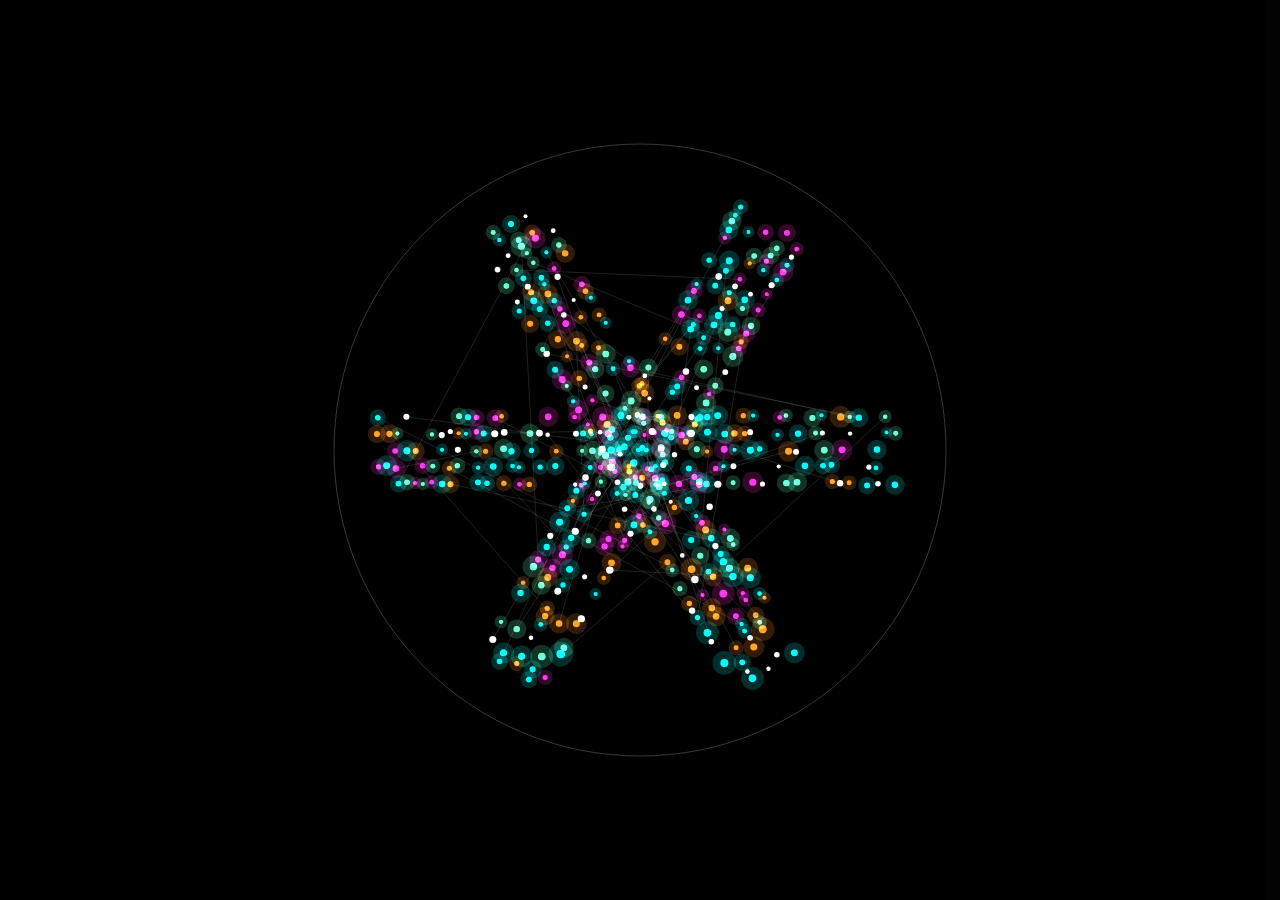
==== index.html @ 5ceab16b "Add files via upload" ====
<!DOCTYPE html>

<html lang="en"><head><meta http-equiv="Content-Type" content="text/html; charset=UTF-8">
  
  <meta name="viewport" content="width=device-width, initial-scale=1">
  <meta name="theme-color" content="#070708">
  <meta name="description" content="Choose a cell, combine fragments from six emotion graphics, and observe how the composition changes the signal.">
  <title>KIRARA : LAB — Emotion Fragment Experiment</title>
  <link rel="stylesheet" href="./lab.css?v=particle1">
  <link rel="stylesheet" href="./layout-v1.css">
  <script src="./signal.js" defer=""></script>
  <script src="./interpretation.js" defer=""></script>
  <script src="./motifs.js?v=buttonfix1" defer=""></script>
  <script src="./audio.js" defer=""></script>
  <link rel="stylesheet" href="./kirara-intro.css">
  <script src="./lab.js?v=orbit2" defer=""></script>
  <script src="./emotion-particles.js?v=orbit2" defer></script>
  <script src="./kirara-intro.js" defer=""></script>
</head>
<body>
<div id="kr-intro" role="dialog" aria-modal="true" aria-label="KIRARA : LAB — loading the emotion experiment">
  <canvas aria-hidden="true"></canvas>
</div>
  <header class="masthead">
    <div><a class="brand" href="./index.html">KIRARA <i>:</i> LAB</a><h1>EMOTION ELEMENT EXPERIMENT</h1></div>
    <div class="mast-tools">
      <p>// EMOTION FRAGMENTS / VISUAL EXPERIMENT</p>
      <div class="locale" role="group" aria-label="Language / 언어">
        <button type="button" data-lang="en" aria-pressed="true" lang="en">EN</button>
        <button type="button" data-lang="ko" aria-pressed="false" lang="ko">한국어</button>
      </div>
    </div>
  </header>
  <main class="lab">
    <aside class="console" aria-labelledby="console-heading">
      <div class="console-panel">
        <h2 id="console-heading" data-ko="&gt; 감정 콘솔">&gt; EMOTION CONSOLE</h2>
        <p class="instructions" data-ko="네모칸을 고른 뒤 아래 감정을 눌러 조각을 겹쳐 보세요.">Select a cell. Click an emotion to add its fragment. Repeat to mix.</p>
        <dl class="telemetry">
          <div><dt>fps</dt><dd id="console-fps">39</dd></div>
          <div><dt data-ko="조각">fragments</dt><dd id="console-fragments">00</dd></div>
        </dl>
        <div class="target"><span data-ko="선택한 칸">ACTIVE CELL</span><strong id="target">A</strong></div>
        <div class="console-tools">
          <button id="undo" aria-keyshortcuts="Z" type="button" disabled=""><kbd aria-hidden="true">Z</kbd><span data-ko="마지막 조각 취소">UNDO FRAGMENT</span></button>
          <button id="clear" aria-keyshortcuts="C" type="button" disabled=""><kbd aria-hidden="true">C</kbd><span data-ko="선택한 칸 비우기">CLEAR ACTIVE CELL</span></button>
        </div>
        <div class="signal-controls">
          <span class="signal-label" data-ko="[ 신호 ]">[ SIGNAL ]</span>
          <button id="signal-toggle" type="button" aria-pressed="true" aria-keyshortcuts="G" aria-describedby="signal-help">GLITCH ON</button>
        </div>
        <output id="signal-delta" aria-hidden="true">Δ 0.00</output>
        <p class="effect-help" id="signal-help" data-ko="가리키거나 탭하면 색이 나타나요. Δ는 글리치 강도예요.">HOVER / TAP FOR COLOR. Δ SHOWS GLITCH INTENSITY.</p>
      </div>
      <div class="console-panel">
        <div class="dataset-metadata"><span data-ko="소스 그래픽">SOURCE GRAPHICS</span><output>06</output></div>
        <div id="emotions" class="emotions" aria-label="Emotion fragments"></div>
      </div>
      <div class="console-panel console-log">
        <p id="console-state" class="console-state" role="status">SOURCE FRAGMENTS / READY</p>
      </div>
    </aside>

    <section class="stage" id="stage" aria-label="Emotion fragment mixing field">
      <canvas id="float-field" aria-hidden="true" width="727" height="1050"></canvas>
      <div class="field-chrome" aria-hidden="true">
        <span class="cross c1">+</span><span class="cross c2">+</span><span class="cross c3">+</span><span class="cross c4">+</span>
        <span class="swatch pink"></span><span class="swatch cyan"></span>
      </div>
      <button class="cell corners a" type="button" data-slot="A" aria-pressed="true" aria-label="Cell A, fragments: 0"><canvas aria-hidden="true" width="168" height="490"></canvas><span class="cell-label"><b>A</b><output></output></span></button>
      <button class="cell corners b" type="button" data-slot="B" aria-pressed="false" aria-label="Cell B, fragments: 0"><canvas aria-hidden="true" width="280" height="301"></canvas><span class="cell-label"><b>B</b><output></output></span></button>
      <button class="cell c" type="button" data-slot="C" aria-pressed="false" aria-label="Cell C, fragments: 0"><canvas aria-hidden="true" width="208" height="301"></canvas><span class="cell-label"><b>C</b><output></output></span></button>
      <button class="cell d" type="button" data-slot="D" aria-pressed="false" aria-label="Cell D, fragments: 0"><canvas aria-hidden="true" width="168" height="259"></canvas><span class="cell-label"><b>D</b><output></output></span></button>
      <button class="cell e" type="button" data-slot="E" aria-pressed="false" aria-label="Cell E, fragments: 0"><canvas aria-hidden="true" width="142" height="462"></canvas><canvas id="e-scan-overlay" aria-hidden="true" width="182" height="462"></canvas><span class="cell-label"><b>E</b><output></output></span></button>
      <button class="cell f" type="button" data-slot="F" aria-pressed="false" aria-label="Cell F, fragments: 0"><canvas aria-hidden="true" width="197" height="490"></canvas><span class="cell-label"><b>F</b><output></output></span></button>
      <div class="stage-key">
        <p class="cell-note note-c" data-cell-note="C" data-active="false"><strong>CELL C / EMPTY</strong><small>Select to start a mix.</small></p>
        <p class="cell-note note-a" data-cell-note="A" data-active="true"><strong>CELL A / ACTIVE</strong><small>Choose an emotion to start.</small></p>
        <p class="cell-note note-b" data-cell-note="B" data-active="false"><strong>CELL B / EMPTY</strong><small>Select to start a mix.</small></p>
      </div>
    </section>

    <aside class="readouts" aria-label="Composition signal">
      <section class="brain" aria-labelledby="brain-heading" data-tone="idle" style="--signal-color: #81908a;">
        <div class="brain-main">
          <h2 id="brain-heading">BRAIN RESPONSE</h2>
          <p class="simulated" data-ko="시뮬레이션 · 작품 신호">SIMULATED / ART SIGNAL</p>
          <p id="signal-tone" class="signal-tone">SIGNAL / IDLE</p>
        </div>
        <figure class="mri"><img src="./brain-sagittal.jpg" alt="Sagittal brain MRI" width="240" height="271"></figure>
        <dl class="channels">
          <div><dt id="label-pfc">PFC</dt><dd><output id="value-pfc">0.00</output><meter id="meter-pfc" aria-labelledby="label-pfc" min="0" max="1" value="0"></meter></dd></div>
          <div><dt id="label-amy">AMY</dt><dd><output id="value-amy">0.00</output><meter id="meter-amy" aria-labelledby="label-amy" min="0" max="1" value="0"></meter></dd></div>
          <div><dt id="label-acc">ACC</dt><dd><output id="value-acc">0.00</output><meter id="meter-acc" aria-labelledby="label-acc" min="0" max="1" value="0"></meter></dd></div>
          <div><dt id="label-ins">INS</dt><dd><output id="value-ins">0.00</output><meter id="meter-ins" aria-labelledby="label-ins" min="0" max="1" value="0"></meter></dd></div>
        </dl>
        <figure class="scope">
          <div class="scope-scale" aria-hidden="true"><span>0.0</span><span>0.5</span><span>1.0</span></div>
          <canvas id="scope" width="232" height="165" aria-hidden="true"></canvas>
          <figcaption id="scope-caption" data-ko="선택한 칸의 파형">ACTIVE CELL SIGNAL</figcaption>
        </figure>
        <details class="signal-info">
          <summary data-ko="수치는 무엇을 뜻하나요?">WHAT DO THE VALUES MEAN?</summary>
          <p data-ko="뇌 영역 이름을 빌린 작품 전용 시뮬레이션이에요. PFC는 시각적 균형, AMY는 조각의 밝기, ACC는 서로 다른 감정 조각의 겹침, INS는 맥동을 나타내요.">This is an art simulation named after brain regions. PFC tracks visual balance, AMY brightness, ACC overlap between different fragments, and INS pulse.</p>
          <p data-ko="차가운 시안과 민트는 열린 방향, 자홍과 주황은 긴장과 강한 움직임을 나타내는 작품의 색 표현이에요.">Cyan and mint suggest openness. Magenta and orange suggest tension and intensity in the artwork.</p>
        </details>
      </section>
      <footer class="run">
        <div class="run-details">
          <div id="run-details-scroll" class="run-details-scroll" tabindex="-1">
            <section id="scan-record" class="scan-record" aria-labelledby="scan-record-title" hidden="">
              <h2 id="scan-record-title" data-ko="스캔 기록 · 밝기 지도">SCAN RECORD · BRIGHTNESS MAP</h2>
              <div class="scan-record-body">
                <canvas id="scan-map" width="192" height="128" aria-hidden="true"></canvas>
                <dl>
                  <div><dt data-ko="최고 밝기">Peak brightness</dt><dd id="scan-peak"></dd></div>
                  <div><dt data-ko="밝은 영역">Bright area</dt><dd id="scan-coverage"></dd></div>
                </dl>
              </div>
              <p data-ko="밝은 영역은 스캔한 칸에서 밝기가 20% 이상인 부분의 비율이에요.">Bright area is the share of the scanned cell at 20% brightness or above.</p>
            </section>
            <section id="experiment-result" class="experiment-result" aria-labelledby="result-summary-heading" hidden="">
              <h2 id="result-summary-heading" data-ko="감정 결과">EMOTION RESULT</h2>
              <p id="result-summary-title"></p>
              <button id="show-result" type="button" data-ko="감정 해석 보기">READ INTERPRETATION</button>
            </section>
            <section id="recipe" class="recipe" aria-labelledby="recipe-title" hidden="">
              <h2 id="recipe-title" data-ko="선택한 칸의 조각">FRAGMENTS IN ACTIVE CELL</h2>
              <ul id="recipe-list"></ul>
            </section>
          </div>
        </div>
        <p id="mix-label">CELL A / EMPTY</p>
        <div class="scan-progress" id="scan-progress" hidden="">
          <progress id="scan-progress-bar" aria-label="MRI-STYLE COMPOSITION SCAN" value="0" max="100"></progress>
          <output id="scan-progress-value" aria-hidden="true">0%</output>
        </div>
        <div class="run-actions">
          <button id="scan-action" type="button" disabled="" data-ko="스캔 [ X ]" title="Scan the artwork and show its brightness map">SCAN [ X ]</button>
          <button id="run" type="button" disabled="" data-ko="&gt; 실험 [ RUN ]" title="Scan the composition and open its emotional interpretation">&gt; EXPERIMENT [ RUN ]</button>
        </div>
      </footer>
    </aside>
  </main>
  <footer class="site-info"><details><summary data-ko="이미지 출처">IMAGE CREDIT</summary><p><a href="https://commons.wikimedia.org/wiki/File:Sagittal_brain_MRI.jpg" target="_blank" rel="noopener">Genesis12~enwiki</a> · <a href="https://creativecommons.org/licenses/by-sa/2.5/" target="_blank" rel="noopener">CC BY-SA 2.5</a></p></details><details class="sound-credits"><summary data-ko="효과음 출처">SOUND CREDITS</summary><p><a href="https://pixabay.com/sound-effects/film-special-effects-old-radio-button-click-97549/" target="_blank" rel="noopener">pooya.work / Freesound</a> · <a href="https://pixabay.com/es/sound-effects/tecnolog%C3%ADa-digital-click-3-513897/" target="_blank" rel="noopener">ksjsbwuil</a> · <a href="https://pixabay.com/sound-effects/film-special-effects-mouse-click-290204/" target="_blank" rel="noopener">MatthewVakaliuk73627</a> · <a href="https://pixabay.com/nl/sound-effects/film-en-speciale-effecten-click-234708/" target="_blank" rel="noopener">u_8g40a9z0la</a> · <a href="https://pixabay.com/service/license-summary/" target="_blank" rel="noopener">Pixabay Content License</a></p><p>JuniorSoundays · Dragon Studio · Freesound Community</p></details></footer>
  <dialog id="result-dialog" aria-labelledby="result-title">
    <form class="result-close" method="dialog"><button type="submit" autofocus="" data-ko="닫기">CLOSE</button></form>
    <div class="result-body">
      <div class="result-report-reading">
        <header class="result-report-header">
          <p data-ko="감정 실험실 : 실험 결과">EMOTION LAB : experiment result</p>
          <p id="result-cell"></p>
          <h2 id="result-title"></h2>
          <p id="result-feelings"></p>
        </header>
        <section class="result-scan" aria-labelledby="result-map-title">
          <h3 id="result-map-title" data-ko="밝기 지도">BRIGHTNESS MAP</h3>
          <div class="result-scan-data">
            <div id="result-map-preview"></div>
            <dl>
              <div><dt data-ko="최고 밝기">Peak brightness</dt><dd id="result-map-peak"></dd></div>
              <div><dt data-ko="밝은 영역">Bright area</dt><dd id="result-map-coverage"></dd></div>
            </dl>
          </div>
        </section>
        <section class="result-interpretation" aria-labelledby="result-reading-title">
          <h3 id="result-reading-title" data-ko="감정 판독">EMOTION READING</h3>
          <p id="result-description"></p>
          <p id="result-evidence"></p>
          <p class="result-footnote" data-ko="이 결과는 조각의 구성을 바탕으로 한 예술적 해석이에요.">This is an artistic reading based on the composition of the fragments.</p>
          <details class="result-shares">
            <summary data-ko="조각 구성 비율">SHARE OF FRAGMENTS</summary>
            <ul id="result-sources"></ul>
          </details>
        </section>
        <div class="result-report-actions">
          <form method="dialog"><button type="submit" data-ko="돌아가기">BACK</button></form>
          <button id="save-result-png" type="button" data-ko="PNG 저장">SAVE PNG</button>
        </div>
        <small id="result-export-status" role="status" hidden=""></small>
      </div>

      <div class="result-report-plate">
        <figure class="result-artwork" aria-labelledby="result-artwork-title">
          <figcaption id="result-artwork-title" data-ko="완성한 감정 그래픽">YOUR EMOTION GRAPHIC</figcaption>
          <div id="result-artwork-preview"></div>
        </figure>
        <dl class="result-signals">
          <div><dt id="result-balance-label" data-ko="시각적 균형">Visual balance</dt><dd><output></output><meter aria-labelledby="result-balance-label" min="0" max="1" value="0"></meter></dd></div>
          <div><dt id="result-brightness-label" data-ko="조각 밝기">Fragment brightness</dt><dd><output></output><meter aria-labelledby="result-brightness-label" min="0" max="1" value="0"></meter></dd></div>
          <div><dt id="result-overlap-label" data-ko="조각 겹침">Fragment overlap</dt><dd><output></output><meter aria-labelledby="result-overlap-label" min="0" max="1" value="0"></meter></dd></div>
          <div><dt id="result-pulse-label" data-ko="맥동">Pulse</dt><dd><output></output><meter aria-labelledby="result-pulse-label" min="0" max="1" value="0"></meter></dd></div>
        </dl>
      </div>
    </div>
  </dialog>


</body></html>
---- lab.css ----
@import url('https://fonts.googleapis.com/css2?family=Roboto+Mono:wght@400;600&display=swap');

@font-face {
  font-family: "Lab Roboto Mono";
  src: url("fonts/RobotoMono-Regular.ttf") format("truetype");
  font-style: normal;
  font-weight: 400;
  font-display: swap;
}
@font-face {
  font-family: "Lab Roboto Mono";
  src: url("fonts/RobotoMono-SemiBold.ttf") format("truetype");
  font-style: normal;
  font-weight: 600;
  font-display: swap;
}

/* Digits only: use the installed OCR A Extended face, or your licensed webfont. */
@font-face {
  font-family: "Lab OCR Extended";
  src: local("OCR A Extended"), local("OCRAExtended"), local("OCR A Extended Regular"), url("fonts/ocra.ttf") format("truetype");
  font-style: normal;
  font-weight: 400;
  font-display: swap;
  unicode-range: U+0030-0039;
}
@font-face {
  font-family: "Lab OCR Extended";
  src: local("OCR A Extended"), local("OCRAExtended"), local("OCR A Extended Regular"), url("fonts/ocra.ttf") format("truetype");
  font-style: normal;
  font-weight: 600;
  font-display: swap;
  unicode-range: U+0030-0039;
}




:root{color-scheme:dark;--bg:#070708;--fg:#e6e6e5;--dim:#a3a3a9;--rule:#444548;--mint:#8ff7e0;--digits:"Lab OCR Extended";--mono:var(--digits),"Lab Roboto Mono","Roboto Mono","Apple SD Gothic Neo",monospace;--title:var(--digits),"Lab Roboto Mono","Roboto Mono","Apple SD Gothic Neo",monospace;font:14px/1.5 var(--mono);color:var(--fg);background:var(--bg)}
html{scrollbar-gutter:stable}
*{box-sizing:border-box}
body,p,h1,h2,figure,dl,dd{margin:0}
a{color:inherit}
button,output,summary{font:inherit}
button{color:inherit;background:none;border:0;cursor:pointer}
button:disabled{cursor:default;opacity:.4}
button:focus-visible,summary:focus-visible,a:focus-visible{outline:1px solid var(--mint);outline-offset:4px}
canvas{display:block}
.masthead{margin:0 clamp(15px,1.65vw,35px);padding:1.15rem 0 1rem;display:flex;justify-content:space-between;align-items:start;gap:1rem;border-bottom:1px dotted #717176}
.brand{text-decoration:none;font:400 clamp(16px,1.22vw,22px) var(--title);letter-spacing:.04em}
.brand i{font-style:normal;color:#ed5ab7}
.masthead h1{font:400 clamp(14px,1.12vw,20px) var(--title);margin-top:.22rem}
.mast-tools{display:flex;align-items:center;gap:1.1rem;text-align:right;font-size:.88rem}
.locale{display:flex;gap:.3rem;flex:none}
.locale button{border:1px solid var(--rule);padding:.3rem .46rem;min-height:32px;font-size:.81rem}
.locale button[aria-pressed=true]{color:var(--mint);border-color:#547b71}
.lab{display:grid;grid-template-columns:clamp(165px,13vw,220px) minmax(0,1fr) clamp(260px,32vw,550px);gap:clamp(12px,1.45vw,28px);padding:1.5rem clamp(15px,1.65vw,35px) 1.15rem;min-height:calc(100svh - 76px)}
.console{padding-top:.72rem;min-width:0;align-self:start}
.console h2,.brain h2{font:400 1.04rem var(--title)}
.console h2{padding-bottom:.52rem;border-bottom:1px dotted var(--rule)}
.instructions{color:var(--dim);font-size:.87rem;margin:.65rem 0 .8rem;word-break:keep-all}
.target,.dataset-metadata{display:flex;justify-content:space-between;align-items:center;border-block:1px dotted var(--rule);padding:.48rem 0;gap:.5rem}
.target strong{color:var(--mint);font-weight:400;padding:0 .44rem;border:1px solid #52776c}
.emotions{display:grid;margin:.62rem 0}
.emotion{display:grid;grid-template-columns:2.45em minmax(0,1fr) .45rem;gap:.12rem .36rem;align-items:baseline;text-align:left;width:100%;min-height:46px;padding:.41rem .08rem;border-bottom:1px dotted #2a2a2c;line-height:1.27;font-size:.88rem}
.emotion .id{color:var(--dim);font-size:.82rem}
.emotion small{grid-column:2;color:var(--dim);font-size:.84rem}
.emotion::after{content:"";grid-column:3;grid-row:1;width:.42rem;height:.42rem;background:var(--emotion);margin-top:.26rem}
.emotion:hover,.emotion:focus-visible{background:#151516;color:var(--mint)}
.console-tools{display:grid;gap:.3rem}
.console-tools button{border:1px solid var(--rule);text-align:left;padding:.48rem .42rem;font-size:.79rem;min-height:35px}
.console-tools button:hover:not(:disabled){border-color:var(--mint);color:var(--mint)}
.console-state{min-height:3.8em;color:var(--mint);font-size:.84rem;padding:.6rem 0;word-break:keep-all}
.dataset-metadata{color:var(--dim);font-size:.79rem}
.stage{position:relative;min-height:max(620px,calc(100svh - 125px));isolation:isolate;min-width:0}
#float-field,.field-chrome,.stage-key{position:absolute;inset:0;width:100%;height:100%;pointer-events:none}
#float-field{z-index:1}
.field-chrome,.stage-key{z-index:3}
.cross,.swatch,.cell-note{position:absolute}
.cross{color:#818187;font-size:1.6rem;font-weight:200;line-height:1}
.c1{left:48%;top:3%}.c2{left:52%;top:73%}.c3{left:59%;top:78%}.c4{right:1%;bottom:10%}
.swatch{width:clamp(12px,2vw,32px);height:5px}
.pink{left:3%;top:37%;background:#e92aab}.cyan{right:2%;bottom:9%;background:#69def0}

.cell-note{font-size:.85rem;line-height:1.45;pointer-events:none;max-width:20ch;color:#d8d8dc;overflow-wrap:anywhere}
.cell-note strong{display:block;font-weight:500;color:inherit}.cell-note[data-active=true] strong{color:var(--mint)}
.cell-note small{display:block;color:var(--dim);font-size:.85em;margin-top:.12rem}
.note-a{left:33%;top:10%;width:30%}.note-b{left:58%;top:19%;width:36%}
.cell{position:relative;display:block;padding:0;min-width:0;overflow:hidden;border:1px solid #606066;isolation:isolate;background:#07070833}
.stage>.cell{position:absolute;z-index:2}
.cell canvas{position:absolute;inset:0;width:100%;height:100%;pointer-events:none}
.cell:hover{border-color:#b1bdab;background:#13161435}
.cell[aria-pressed=true]{border-color:var(--mint);background:color-mix(in srgb,var(--mint) 9%,transparent)}
.cell.corners{--corner:#777779;border:0;background:transparent}
.cell.corners[aria-pressed=true],.cell.corners:hover{--corner:#85cbbb}
.cell.corners::before{content:"";position:absolute;inset:0;z-index:1;pointer-events:none;background:
 linear-gradient(var(--corner),var(--corner)) left top/16px 1px,linear-gradient(var(--corner),var(--corner)) left top/1px 16px,
 linear-gradient(var(--corner),var(--corner)) right top/16px 1px,linear-gradient(var(--corner),var(--corner)) right top/1px 16px,
 linear-gradient(var(--corner),var(--corner)) left bottom/16px 1px,linear-gradient(var(--corner),var(--corner)) left bottom/1px 16px,
 linear-gradient(var(--corner),var(--corner)) right bottom/16px 1px,linear-gradient(var(--corner),var(--corner)) right bottom/1px 16px;background-repeat:no-repeat}
.cell.corners[aria-pressed=true]::after{content:"";position:absolute;inset:0;background:#8ff7e006;pointer-events:none}
.cell-label{display:flex;align-items:center;gap:.5rem;position:absolute;z-index:2;left:.38rem;top:.3rem;color:#aaaab0;font-size:.78rem}
.cell-label b{font-weight:400}.cell[aria-pressed=true] .cell-label{color:var(--mint)}
.cell-label output:empty{display:none}
.a{left:1%;top:1%;width:29%;height:48%}
.b{left:31%;top:30%;width:54%;height:40%}
.readouts{position:relative;min-width:0;display:flex;flex-direction:column;align-items:stretch;gap:1rem;padding-top:1.23rem}
.brain{display:grid;grid-template-columns:minmax(100px,.85fr) minmax(0,1.2fr);gap:1.08rem;align-items:start}
.scope{min-width:0}
.scope-scale{display:flex;justify-content:space-between;font-size:.72rem;color:var(--dim);border-bottom:1px solid #626267;margin-bottom:.55rem}
#scope{width:100%;height:auto;aspect-ratio:1.28;border:1px solid #76767b;background:#090909}
.scope figcaption{color:var(--dim);font-size:.72rem;margin-top:.3rem;min-height:3em}
.brain-main{padding-top:1.8rem}
.simulated{color:var(--mint);font-size:.77rem;margin:.23rem 0 .45rem}
.brain-data{display:grid;grid-template-columns:minmax(0,1fr) minmax(48px,.48fr);gap:.65rem;align-items:start}
.channels{font-size:.78rem;min-width:0}
.channels>div{display:grid;grid-template-columns:3ch minmax(0,1fr);gap:.34rem;margin:.18rem 0}
.channels dd{display:flex;align-items:center;gap:.34rem;min-width:0}
.channels output{min-width:4ch}
.channels meter{flex:1;width:100%;min-width:12px;height:.78rem;appearance:none}
.channels meter::-webkit-meter-bar{background:#34363a;border:0;border-radius:0}
.channels meter::-webkit-meter-optimum-value{background:#e4e7df;border-radius:0}
.channels meter::-moz-meter-bar{background:#e4e7df}
.mri{transform:translateY(calc(.33rem - 6%))}
.mri img{object-position:center top;display:block;width:100%;height:auto;max-height:90px;object-fit:contain;background:#000}
.mri figcaption{font-size:.55rem;line-height:1.2;color:var(--dim);overflow-wrap:anywhere;margin-top:.2rem}
.signal-info{margin-top:.55rem;font-size:.77rem}
.signal-info summary{cursor:pointer;color:#d2d2d4}
.signal-info p{margin-top:.3rem;color:var(--dim);word-break:keep-all}
.side-cell{position:relative;display:flex;align-items:start;gap:.7rem;margin:clamp(10px,3vh,36px) 0 0 30%}
.side-cell .cell{width:min(100%,235px);aspect-ratio:1.07;flex:1 1 auto}
.side-cell .cell-note{position:static;flex:0 1 16ch;padding-top:.8rem}
.recipe{max-width:28ch;margin:0 0 .65rem auto;border-block:1px dotted var(--rule);padding:.52rem 0;text-align:left}
.recipe h2{font:400 .77rem var(--title);color:var(--dim);margin:0 0 .3rem}
.recipe ul{list-style:none;padding:0;margin:0;display:grid;gap:.16rem}
.recipe li{display:flex;justify-content:space-between;gap:.65rem;font-size:.79rem}
.recipe output{color:var(--mint);white-space:nowrap}
.recipe[hidden]{display:none}
.run{margin-top:auto;text-align:right;min-height:62px;padding-bottom:1rem;display:flex;flex:1;flex-direction:column}
.run-details{position:relative;flex:1 0 10.5rem;min-width:0}
.run-details-scroll{position:absolute;inset:0;overflow:auto;scrollbar-gutter:stable;overflow-anchor:none}
.run-details-scroll:focus-visible{outline:1px dotted var(--mint);outline-offset:-1px}
#mix-label{min-height:3em}
.run p{color:var(--mint);font-size:.8rem;min-height:2.2em;overflow-wrap:anywhere}
.run button{border:1px solid #717276;padding:.55rem .67rem;min-height:37px;font-size:.89rem}
.run button:hover:not(:disabled){color:var(--mint);border-color:var(--mint)}
@media(max-width:1150px){.brain{grid-template-columns:1fr;gap:.55rem}.brain-main{padding-top:0}.scope{width:min(100%,210px)}.scope canvas{max-height:100px}.brain-data{grid-template-columns:minmax(0,1fr) minmax(48px,.35fr)}.side-cell{margin-left:8%}.note-b{left:57%}}
@media(max-width:890px){.lab{grid-template-columns:minmax(145px,.43fr) minmax(0,1fr);grid-template-areas:"console stage" "console readouts";gap:1.2rem}.console{grid-area:console}.stage{grid-area:stage;min-height:540px}.readouts{grid-area:readouts;padding-top:0;border-top:1px dotted var(--rule)}.brain{grid-template-columns:minmax(90px,.7fr) minmax(0,1fr);padding-top:.8rem}.side-cell{margin:0}.side-cell .cell{width:min(42%,235px);flex:none}.mast-tools>p{display:none}}
@media(max-width:540px){.masthead{gap:.35rem}.brand{font-size:15px}.masthead h1{font-size:11px}.lab{grid-template-columns:1fr;grid-template-areas:"stage" "console" "readouts";gap:.8rem;padding-top:.75rem}.stage{min-height:320px;min-height:clamp(318px,56svh,490px)}.console{padding-top:0}.emotions{grid-template-columns:1fr 1fr;gap:.22rem .6rem;margin:.35rem 0}.emotion{font-size:.82rem;min-height:46px}.console-tools{grid-template-columns:1fr 1fr}.console-state{min-height:2.5em}.cell-note{font-size:.7rem}.note-a{width:25%}.note-b{width:36%;left:60%;top:14%}.brain-data{gap:.35rem}.run{padding-bottom:.15rem}.side-cell .cell{width:38%}}

@media(min-width:1100px){
  .masthead{
    height:80px;
    margin-left:1.6vw;
    margin-right:4.55vw;
    padding-top:17px;
    padding-bottom:14px;
  }
  .lab{
    --field-height:max(670px,calc(100svh - 138px));
    grid-template-columns:12vw minmax(0,1fr) 33.2vw;
    align-items:stretch;
    column-gap:1.75vw;
    padding:34px 2.25vw 24px 1.6vw;
    min-height:calc(100svh - 80px);
  }
  .console{
    display:flex;
    flex-direction:column;
    align-self:stretch;
    margin-top:-14px;
    padding:0;
  }
  .console h2{padding-bottom:.48rem}
  .console .target{margin-top:.22rem}
  .console-tools{
    grid-template-columns:repeat(2,minmax(0,1fr));
    margin-top:clamp(40px,calc(47svh - 176px),255px);
    gap:.45rem;
  }
  .console-tools button{text-align:center;min-height:38px}
  .console-state{
    margin-top:clamp(20px,5.6svh,55px);
    min-height:3.15em;
    padding:.48rem 0;
  }
  .dataset-metadata{margin-top:auto}
  .emotions{margin:.33rem 0 1.45rem}
  .emotion{
    grid-template-columns:2.2em minmax(0,1fr) .44rem;
    min-height:34px;
    padding:.22rem .06rem;
  }
  .emotion small{line-height:1.08}

  .stage{min-height:var(--field-height)}
  .a{left:.3%;top:0;width:30.5%;height:51%}
  .b{left:28.45%;top:27.5%;width:66%;height:42.3%}
  /* B overlaps A's footprint slightly, so the shared edge follows selection. */
  .stage>.cell[aria-pressed=true]{z-index:3}
  .stage-key,.field-chrome{z-index:4}
  .note-a{left:32.1%;top:9%;width:27%}
  .note-b{left:57.25%;top:19.5%;width:36%}
  .pink{left:2.25%;top:36.15%}
  .cyan{right:1%;bottom:9.05%}
  .c1{left:49.25%;top:1.8%}
  .c2{left:56.75%;top:68.85%}
  .c3{left:61.5%;top:74.1%}

  .readouts{gap:0;padding-top:4px}
  .brain{
    grid-template-columns:minmax(145px,36%) minmax(0,1fr);
    gap:1.4vw;
    min-height:calc(var(--field-height) * .312);
  }
  .scope{width:auto}
  .scope-scale{margin-bottom:26px}
  #scope{height:auto;aspect-ratio:207/176;max-height:none}
  .brain-main{padding-top:43px}
  .brain-data{grid-template-columns:minmax(0,1fr) minmax(58px,.52fr);gap:1.22vw}
  .mri img{max-height:103px}
  .side-cell{margin:0 0 .75rem 28.8%;gap:1.25vw}
  .side-cell .cell{
    width:clamp(158px,13.85vw,275px);
    aspect-ratio:1.137;
    flex:none;
  }
  .side-cell .cell-note{padding-top:1.2rem;min-width:0}
  .run{padding-bottom:1.25rem;margin-right:2.15vw}
}

@media(max-width:1099px){
  .dataset-metadata{margin-top:.32rem}
}

:root{--bg:#030303;--fg:#efefef;--mint:#8ff7e0}
.masthead{border-bottom:1px dashed #777}
.brand i{color:inherit}
.console h2,.telemetry,.target,.console-tools,.console .dataset-metadata{border-color:#777;border-style:dashed}
.console h2,.telemetry{border-width:0 0 1px}
.telemetry{padding:.46rem 0;font-size:.9rem}
.telemetry div{display:grid;grid-template-columns:7.45em 1fr;gap:.2rem}
.telemetry dd{color:var(--fg)}
.target{border-top:0;margin-top:0;padding:.45rem 0}
.target strong{border:0;padding:0;text-align:left}
.target span{min-width:7.65em}
.target{justify-content:flex-start}
.console-tools{display:grid;grid-template-columns:minmax(0,1fr);gap:0;padding:.4rem 0;border-width:0 0 1px;margin-top:.16rem}
.console-tools button{display:grid;grid-template-columns:2.3em minmax(0,1fr);align-items:center;text-align:left;gap:.4rem;border:0;padding:.34rem 0;min-height:35px}
.console-tools button kbd{font:inherit;color:var(--dim)}
.signal-controls{display:flex;flex-wrap:wrap;align-items:center;gap:.2rem .45rem;margin-top:.55rem;font-size:.81rem}
.signal-controls button{padding:.2rem 0;min-height:29px}
.signal-controls button[aria-pressed=true]{color:var(--mint)}
.signal-label{color:#dededb}
#signal-delta{display:block;color:var(--dim);font-size:.78rem;margin-top:.2rem}
.effect-help{color:var(--dim);font-size:.72rem;line-height:1.45;margin-top:.32rem}
.console-state{min-height:3.15em;margin-top:.2rem}
.emotion{border-bottom:0}
.emotion:hover,.emotion:focus-visible{background:#10110d}
.cell:hover{color:var(--mint)}
#scope{background:#060606}
.simulated{color:#a6ada1}
@media(min-width:1100px){
  .console-tools{grid-template-columns:minmax(0,1fr);margin-top:.16rem}
  .console-tools button{text-align:left}
  .console-state{margin-top:.2rem}
}

.experiment-result{max-width:29ch;margin:0 0 .8rem auto;padding:.55rem .7rem;border:1px dashed #778166;text-align:left}
.experiment-result[hidden]{display:none}
.experiment-result h2{font:400 .78rem var(--title);color:var(--dim)}
.experiment-result #result-summary-title{margin:.18rem 0 .45rem;font-size:.99rem;color:var(--mint)}
.experiment-result button{padding:.32rem .46rem;font-size:.75rem}
#result-dialog{
  --report-ink:#efefef;--report-muted:#b3b3b3;--report-rule:#636363;
  width:min(1120px,calc(100vw - 24px));max-height:calc(100dvh - 24px);
  color:var(--report-ink);background:#000;border:1px solid var(--report-rule);
  padding:clamp(.7rem,1.4vw,1.1rem);color-scheme:dark;
}
#result-dialog::backdrop{background:#000c}
.result-close{position:absolute;top:clamp(.7rem,1.4vw,1.1rem);right:clamp(.7rem,1.4vw,1.1rem);z-index:1}
.result-report-header{display:grid;gap:.52rem;padding-bottom:.8rem;border-bottom:1px solid var(--report-rule)}
.result-report-header>p:first-child{font:400 1rem/1.4 var(--title)}
.result-close button,.result-report-actions button{
  border:1px solid var(--report-rule);padding:.44rem .65rem;min-height:36px;
  background:#000;font:400 .86rem var(--title);
}
#save-result-png{border-color:#577c72;color:var(--mint)}
.result-close button:hover,.result-report-actions button:hover:not(:disabled){
  border-color:var(--mint);background:#141b19;color:var(--mint);
}
#result-dialog button:focus-visible{outline-color:var(--mint);outline-offset:3px}
.result-body{display:grid;gap:1rem;word-break:keep-all;overflow-wrap:anywhere}
.result-report-reading,.result-report-plate{min-width:0;display:grid;align-content:start;gap:.65rem}
.result-report-reading{grid-template-rows:auto auto 1fr auto}
#result-cell{color:var(--report-muted);font-size:.84rem}
#result-title{font:600 clamp(20px,2.3vw,29px)/1.2 var(--title)}
#result-feelings{color:var(--report-muted);font-size:.92rem}
.result-body h3{font:600 .84rem/1.35 var(--title);margin:0 0 .38rem;letter-spacing:.03em}
.result-scan-data{display:grid;grid-template-columns:minmax(0,1.12fr) minmax(0,.88fr);gap:.75rem;align-items:start}
#result-map-preview,#result-artwork-preview{background:#000;border:1px solid var(--report-rule)}
#result-map-preview canvas,#result-artwork-preview canvas{width:100%;object-fit:contain;filter:grayscale(1)}
#result-map-preview canvas{height:clamp(70px,14dvh,120px)}
#result-artwork-preview canvas{height:clamp(170px,53dvh,415px)}
.result-artwork figcaption{
  width:max-content;max-width:calc(100% - 7rem);padding:.6rem .72rem;
  border:1px solid var(--report-rule);border-bottom:0;font:400 .93rem/1.4 var(--title);
}
.result-scan-data dl{display:grid;gap:.42rem;font-size:.86rem}
.result-scan-data dt,#result-evidence,.result-footnote{color:var(--report-muted)}
#result-description,#result-evidence{font-size:.88rem;line-height:1.38}
#result-evidence,.result-footnote{margin-top:.38rem}
.result-footnote,.result-shares{font-size:.78rem}
.result-shares{margin-top:.38rem}
.result-shares summary{width:max-content;max-width:100%}
.result-report-actions{display:flex;align-items:center;gap:.7rem;flex-wrap:wrap}
#result-sources{list-style:none;padding:0;margin:.25rem 0 0;display:grid;gap:.12rem;font-size:.8rem}
#result-sources li{display:flex;justify-content:space-between;gap:.4rem}
#result-sources output{white-space:nowrap}
#result-export-status{color:var(--report-muted)}
.result-signals{display:grid;gap:.14rem;counter-reset:result-signal}
.result-signals>div{
  display:grid;grid-template-columns:minmax(0,2fr) minmax(0,3.05fr);gap:.7rem;
  align-items:center;font-size:.84rem;counter-increment:result-signal;
}
.result-signals dt::before{content:counter(result-signal,decimal-leading-zero) "  ";font-family:var(--mono);white-space:pre}
.result-signals dd{display:grid;grid-template-columns:5.5ch minmax(0,1fr);gap:.5rem;align-items:center}
.result-signals meter{appearance:none;width:100%;height:.65rem;background:#252525;border:0}
.result-signals meter::-webkit-meter-bar{height:.65rem;background:#252525;border:0;border-radius:0}
.result-signals meter::-webkit-meter-optimum-value{background:#ededed}
.result-signals meter::-moz-meter-bar{background:#ededed}
@media(min-width:760px){
  .result-body{grid-template-columns:minmax(0,.62fr) minmax(0,1fr);gap:.8rem}
  .result-report-reading{border-right:1px solid var(--report-rule);padding-right:.8rem}
  .result-artwork{padding-top:.25rem}
}
@media(max-width:759px){
  .result-report-header>p:first-child{padding-right:7rem}
  .result-report-plate{border-top:1px solid var(--report-rule);padding-top:.75rem}
  .result-artwork figcaption{max-width:100%}
}
@media(min-width:760px) and (max-height:640px){
  #result-map-preview canvas{height:84px}
  #result-artwork-preview canvas{height:clamp(155px,49dvh,335px)}
}

/* Keep console statistics and command labels on the same number column. */
.console .target,.console .dataset-metadata{display:grid;grid-template-columns:minmax(0,1fr) 4.3ch;gap:.42rem;border-style:dashed none;border-width:1px 0;min-width:0}
.console .target{border-top-width:0}
.console .target span{min-width:0}
.console .target strong,.console .dataset-metadata output{text-align:right}
.console .telemetry div{grid-template-columns:minmax(0,1fr) 4.3ch;gap:.42rem}
.telemetry dd{text-align:right}
.console h2,.console .console-state,.emotion span,.emotion small{overflow-wrap:anywhere}
.console .emotion{grid-template-columns:3ch minmax(0,1fr) .44rem;column-gap:.4rem}
.signal-controls{gap:0 .4rem}
.site-info{padding:0 clamp(15px,2.25vw,40px) .7rem;display:flex;justify-content:flex-end}
.site-info details{color:var(--dim);font-size:.72rem;text-align:right}
.site-info summary{cursor:pointer}
.run-actions{display:flex;flex-wrap:wrap;justify-content:flex-end;gap:.45rem}
#scan-action{border-color:#97d4d4;color:#a5f8f2;inline-size:14ch}
#run{inline-size:25ch}
#scan-action:hover:not(:disabled){background:#122e2c;color:#ccfffa}
.scan-progress{display:flex;align-items:center;gap:.55rem;margin:0 0 .55rem auto;color:#a5f8f2;width:min(100%,26ch)}
.scan-progress[hidden]{display:flex;visibility:hidden}
.scan-progress progress{flex:1;min-width:0;height:.55rem;accent-color:#85ebe0}
.scan-progress output{min-width:4ch;text-align:right;font-size:.8rem}
.brain{--signal-color:#a3aaa4}
.signal-tone{color:var(--signal-color);font-size:.72rem;margin:-.2rem 0 .27rem}
.channels meter::-webkit-meter-optimum-value{background:var(--signal-color,#e4e7df)}
.channels meter::-moz-meter-bar{background:var(--signal-color,#e4e7df)}
.scope canvas{transition:border-color .25s}
.brain[data-tone="open"] .scope canvas,.brain[data-tone="intense"] .scope canvas{border-color:var(--signal-color)}
@media(prefers-reduced-motion:no-preference){
  :root.scan-active .brain .channels meter{
    transform:translateX(var(--coil-shift,0px));
    filter:brightness(calc(1 + var(--coil-pulse,0)*.62));
  }
}
@media(min-width:1100px){
  .lab{row-gap:.7rem;padding-bottom:.8rem}
}
@media(max-width:890px){
  .lab{grid-template-areas:"console stage" "console readouts"}
}
@media(max-width:540px){
  .lab{grid-template-areas:"stage" "console" "readouts"}
}

.scan-record{width:min(100%,29ch);overflow-wrap:anywhere;margin:0 0 .8rem auto;padding:.62rem .68rem;border:1px dashed #589998;text-align:left}
.scan-record[hidden]{display:none}
.scan-record h2{font:400 .8rem var(--title);color:#a5f8f2;margin:0 0 .48rem}
.scan-record-body{display:grid;grid-template-columns:minmax(0,1fr) minmax(0,1fr);align-items:start;gap:.6rem}
#scan-map{width:100%;height:auto;max-height:103px;object-fit:contain;background:#060c0f;border:1px solid #365455}
.scan-record dl{display:grid;gap:.24rem;font-size:.78rem}
.scan-record dl dt{color:var(--dim)}
.scan-record dl dd{color:#a5f8f2}
.scan-record p{color:var(--dim);font-size:.72rem;margin:.45rem 0 0;min-height:0}

.crt-opening{position:fixed;inset:0;width:100%;height:100%;max-width:none;max-height:none;margin:0;padding:0;border:0;overflow:hidden;background:#0c0c0c;color:inherit}.crt-opening::backdrop{background:#0c0c0c}#crt-intro,.crt-opening .shader-frame,.crt-opening .threeui-background{position:absolute;inset:0;width:100%;height:100%}#crt-intro:focus{outline:none}.crt-opening .threeui-background>canvas{position:absolute;inset:0;display:block;width:100%;height:100%}.crt-loading-status{position:absolute;width:1px;height:1px;padding:0;margin:-1px;overflow:hidden;clip-path:inset(50%);white-space:nowrap}

.site-info{gap:.7rem;flex-wrap:wrap}
.site-info .sound-credits{font-size:.64rem;margin-top:.3rem}
.dataset-metadata>span,.target>span,.cell-note strong,.channels dt,.signal-info summary,
.console-tools button>span,.signal-controls button,.run-actions button{font-family:var(--title)}

.brand,.masthead h1,.console h2,.brain h2,.target>span,.dataset-metadata>span,
.cell-note[data-active=true] strong,.run-actions button,.scan-record h2,.experiment-result h2,
#result-title{font-weight:600}

@media (any-hover:hover) and (any-pointer:fine){
  :root{
    --cursor-aim:crosshair;
    --cursor-focus:pointer;
  }
  :root,dialog{cursor:var(--cursor-aim)}
  dialog::backdrop{cursor:crosshair}
  button,button:disabled,.signal-info summary,.site-info summary{cursor:inherit}
  button:not(:disabled):hover,a[href]:hover,summary:hover,#scope:hover{cursor:var(--cursor-focus)}
  :root.scan-active{
    --cursor-aim:progress;
    --cursor-focus:var(--cursor-aim);
  }
}

.crt-opening.powering-on,.crt-opening.powering-on::backdrop{background:#030303}
.powering-on #crt-intro{
  background:radial-gradient(ellipse at center,#f2fffc 0%,#b9e1d8 24%,#273f3b 53%,#030303 76%);
  box-shadow:0 0 28px #87ddca;
}


/* KIRARA typography: OCR digits, Roboto Mono SemiBold keywords, Roboto Mono body. */
:root {
  --digits: "Lab OCR Extended";
  --mono: var(--digits), "Lab Roboto Mono", "Roboto Mono", "Apple SD Gothic Neo", "Malgun Gothic", monospace;
  --title: var(--digits), "Lab Roboto Mono", "Roboto Mono", "Apple SD Gothic Neo", "Malgun Gothic", monospace;
  font-variant-numeric: tabular-nums;
}
body, button, output, summary { font-family: var(--mono); }
.brand, h1, h2, h3,
.dataset-metadata > span, .target > span,
.console-tools button > span, .signal-label, .signal-controls button,
.run-actions button, .emotion > span:not(.id),
.cell-note strong, .cell-label b, .channels dt, .signal-tone,
.signal-info summary, .scope figcaption,
.result-report-header > p:first-child, #result-title,
.result-artwork figcaption, .result-report-actions button,
.result-close button, #show-result, #mix-label {
  font-family: var(--title);
}
.emotion small, .emotion .id, .instructions, .effect-help,
.console-state, .cell-note small, .telemetry, .recipe li,
#result-description, #result-evidence, #result-feelings,
.result-footnote, .result-shares, .site-info {
  font-family: var(--mono);
}
#kr-intro#kr-intro { font-family: var(--title); }

/* Keep the existing layout; distinguish labels by weight only. */
.brand, h1, h2, h3, .dataset-metadata > span, .target > span,
.console-tools button > span, .signal-label, .signal-controls button,
.run-actions button, .emotion > span:not(.id), .cell-note strong,
.cell-label b, .channels dt, .signal-tone, .signal-info summary,
.scope figcaption, .result-report-header > p:first-child, #result-title,
.result-artwork figcaption, .result-report-actions button,
.result-close button, #show-result, #mix-label { font-weight: 600; }
body, .emotion small, .emotion .id, .instructions, .effect-help,
.console-state, .cell-note small, .telemetry, .recipe li,
#result-description, #result-evidence, #result-feelings,
.result-footnote, .result-shares, .site-info { font-weight: 400; }
#kr-intro#kr-intro { font-family: var(--mono); }

/* Keep the final emotion artwork in its original colors. */
#result-artwork-preview canvas { filter: none; }

/* Pointer-responsive 2D artwork overlay */
#result-artwork-preview { position: relative; overflow: hidden; }
#result-artwork-preview canvas.emotion-particle-overlay { position:absolute; inset:0; width:100%; height:100%; pointer-events:none; filter:none; }
---- layout-v1.css ----
.masthead {
  height: auto;
  margin: 0 clamp(16px, 2vw, 30px);
  padding: 1rem 0 1.05rem;
  align-items: center;
  border: 0;
}
.masthead::before {
  content: "";
  flex: 1;
  order: 1;
  align-self: flex-start;
  height: 12px;
  margin-top: .5rem;
  background: repeating-linear-gradient(90deg,#89958d62 0 1px,transparent 1px 32px) center,
    repeating-linear-gradient(90deg,#89958d60 0 4px,transparent 4px 7px) center/100% 1px no-repeat;
}
.mast-tools { order: 2; }
.mast-tools > p { display: none; }
.brand { text-underline-offset: .22em; text-decoration: underline; }
.masthead h1 { margin-top: .75rem; font-size: clamp(.77rem,1vw,1rem); }

.lab {
  --panel-bg: #0c0e0d;
  --panel-border: #363b37;
  grid-template-columns: minmax(150px,12.25%) minmax(0,1fr) minmax(210px,16%);
  grid-template-areas: "console stage readouts";
  align-items: start;
  gap: clamp(14px,2.2vw,42px);
  min-height: 0;
  padding: .7rem clamp(16px,2vw,30px) 1rem clamp(26px,3.3vw,63px);
  position: relative;
}
.lab::before {
  content: "";
  position: absolute;
  inset: .7rem auto 1rem clamp(7px,1.08vw,21px);
  width: 11px;
  background: repeating-linear-gradient(0deg,#89958d66 0 1px,transparent 1px 34px),
    repeating-linear-gradient(0deg,#89958d40 0 4px,transparent 4px 7px) center/1px 100% no-repeat;
  pointer-events: none;
}
.console, .readouts { padding: 0; margin: 0; }
.console {
  grid-area: console;
  display: grid;
  gap: 1rem;
  margin-top: clamp(2rem,8.2vh,6.5rem);
}
.console-panel,.brain-main,.brain .channels,.brain .scope,.brain .mri,.run {
  background: var(--panel-bg);
  border: 1px solid var(--panel-border);
  min-width: 0;
}
.console-panel,.brain-main,.brain .channels,.brain .scope,.run { padding: .75rem; }
.console-panel:last-child { margin-top: clamp(.4rem,4vh,2.4rem); }
.console-panel .emotions { margin: .35rem 0 0; }
.console-panel .console-state { margin: 0; padding: 0; }

.stage {
  grid-area: stage;
  min-height: 0;
  height: clamp(440px,68svh,780px);
}
.stage .cell { border: 1px solid #969e98; border-radius: 0; }
.stage .cell.corners { background-color: #07070818; }
.stage .cell.corners::before,.stage .cell.corners::after { display: none; }
.stage .cell:is(:hover,[aria-pressed=true]) { border-color: var(--mint); }
.stage .cell:is(:hover,[aria-pressed=true]) .cell-label { color: var(--mint); }
.stage .cell[aria-pressed=true] { background: color-mix(in srgb,var(--mint) 9%,transparent); }
.stage .a { left: 0; top: 13%; width: 23.5%; height: 47%; }
.stage .b { left: 28.5%; top: 1%; width: 39%; height: 29%; }
.stage .c { left: 71%; top: 10%; width: 29%; height: 29%; }
.stage .d { left: 12%; top: 73%; width: 23.5%; height: 25%; }
.stage .cell.e {
  --taper: 22%;
  --frame: #969e98;
  left: 40.5%; top: 42%; width: 25%; height: 44%; border: 0;
  clip-path: polygon(var(--taper) 0,100% 0,calc(100% - var(--taper)) 100%,0 100%);
}
.stage .cell.e::before {
  content: ""; position: absolute; inset: 0; background: var(--frame); pointer-events: none;
  clip-path: polygon(evenodd,
    var(--taper) 0,100% 0,calc(100% - var(--taper)) 100%,0 100%,var(--taper) 0,
    calc(var(--taper) + 1px) 1px,2px calc(100% - 1px),
    calc(100% - var(--taper) - 1px) calc(100% - 1px),calc(100% - 2px) 1px,
    calc(var(--taper) + 1px) 1px);
}
.stage .e:is(:hover,:focus-visible,[aria-pressed=true]) { --frame: var(--mint); }
.stage .e canvas:first-child {
  inset-inline: calc(var(--taper) / 2);
  width: calc(100% - var(--taper));
}
.stage .e .cell-label { left: calc(var(--taper) + .38rem); }
.stage .f { left: 69%; top: 51%; width: 27.5%; height: 47%; }
.stage .note-a { left: 0; top: 61%; width: 24%; }
.stage .note-b { left: 28.5%; top: 31%; width: 36%; }
.stage .note-c { left: 71%; top: 40%; width: 29%; }
.stage .cell-note { font-size: .79rem; }
.stage .swatch { opacity: .55; }

.readouts {
  grid-area: readouts;
  gap: .8rem;
}
.readouts .brain {
  display: grid;
  grid-template-columns: minmax(0,1fr);
  gap: .78rem;
  min-height: 0;
}
.readouts .brain-main { padding-top: .7rem; }
.readouts .simulated { margin-bottom: .1rem; }
.readouts .signal-tone { margin: .15rem 0 0; }
.readouts .mri {
  position: relative;
  overflow: hidden;
  height: clamp(128px,19svh,220px);
  transform: none;
}
.readouts .mri img {
  position: absolute;
  inset: 0;
  width: 100%;
  height: 100%;
  max-height: none;
  object-fit: contain;
  object-position: center;
}
.readouts .scope { width: 100%; }
.readouts .scope-scale { margin-bottom: .45rem; }
.readouts #scope { aspect-ratio: 2.6; max-height: 98px; }
.readouts .scope figcaption { min-height: 3em; }
.readouts .signal-info { margin: 0 .1rem; }
.readouts .run { margin: 0; }
.readouts .run-details { flex-basis: 10.75rem; }
.readouts .run-actions { display: grid; grid-template-columns: minmax(0,1fr); }
.readouts .run-actions button { width: 100%; }
.readouts #scan-action,.readouts #run { inline-size: 100%; }

@media (max-width: 1080px) {
  .lab {
    grid-template-columns: minmax(150px,.36fr) minmax(0,1fr);
    grid-template-areas: "console stage" "readouts readouts";
  }
  .stage { height: clamp(440px,68svh,720px); }
  .readouts { display: grid; grid-template-columns: minmax(0,1fr) minmax(0,1fr); align-items:start; }
  .readouts .brain { padding: 0; }
}
@media (max-width: 620px) {
  .lab {
    grid-template-columns:minmax(0,1fr);
    grid-template-areas:"stage" "console" "readouts";
    gap: 1rem;
  }
  .masthead { gap: .6rem; }
  .lab .stage { height: clamp(380px,58svh,550px); }
  .console,.console-panel:last-child { margin-top: 0; }
  .readouts { display: flex; }
  .stage .a { left: 0; top: 2%; width: 38%; height: 34%; }
  .stage .b { left: 44%; top: 2%; width: 56%; height: 18%; }
  .stage .c { left: 44%; top: 30%; width: 56%; height: 18%; }
  .stage .d { left: 0; top: 63%; width: 28%; height: 27%; }
  .stage .cell.e { left: 35%; top: 62%; width: 29%; height: 31%; }
  .stage .f { left: 70%; top: 61%; width: 30%; height: 37%; }
  .stage .note-a { left: 0; top: 37%; width: 39%; }
  .stage .note-b { left: 44%; top: 21%; width: 56%; }
  .stage .note-c { left: 44%; top: 49%; width: 56%; }
}


@media (min-width: 850px) and (min-height: 540px) {
  body {
    display: grid;
    grid-template-rows: auto minmax(0,1fr) auto;
    height: 100dvh;
  }
  .lab {
    grid-template-columns: minmax(148px,12.25%) minmax(0,1fr) minmax(213px,16%);
    grid-template-areas: "console stage readouts";
    align-items: stretch;
    gap: clamp(.7rem,1.8vw,2rem);
    padding-top: .25rem;
    padding-bottom: .5rem;
  }
  .stage { height: auto; }
  .console,.readouts { min-height: 0; align-self: stretch; }
  .console {
    margin-top: 0;
    overflow: auto;
    grid-template-rows: auto minmax(0,1fr) auto;
    gap: clamp(.32rem,1vh,.75rem);
  }
  .console-panel { padding: clamp(.35rem,.8vh,.65rem); }
  .console-panel:nth-child(2) { overflow: auto; }
  .console-panel:last-child { margin-top: 0; overflow: auto; }
  .console-panel .console-state { min-height: 2.55em; }
  .console-panel .emotion { min-height: 30px; padding-block: .18rem; }
  .readouts {
    display: grid;
    grid-template-columns: minmax(0,1fr);
    grid-template-rows: minmax(0,1fr) minmax(184px,.59fr);
    align-items: stretch;
    gap: .52rem;
  }
  .readouts .brain {
    grid-template-rows: auto minmax(40px,1fr) auto auto auto;
    gap: .43rem;
    overflow: auto;
    padding: 0;
  }
  .readouts .brain-main,.readouts .channels,.readouts .scope,.readouts .run { padding: .43rem .58rem; }
  .readouts .mri { min-height: 0; height: auto; align-self: stretch; }
  .readouts #scope { max-height: clamp(31px,7.8vh,68px); }
  .readouts .scope-scale { margin-bottom: .16rem; }
  .readouts .scope figcaption { min-height: 2.7em; }
  .readouts .run-details { flex-basis: 0; }
  .readouts .run-actions { gap: .3rem; }
  .readouts .run-actions button { min-height: 32px; padding-block: .33rem; }
  .readouts .scan-progress { margin-bottom: .25rem; }
  .site-info { padding-bottom: .3rem; }
}
---- kirara-intro.css ----
#kr-intro{position:fixed;inset:0;background:#000;z-index:2147483000;overflow:hidden;font:11px/1.6 "IBM Plex Mono",ui-monospace,monospace;color:#d8d8d8;letter-spacing:.04em;user-select:none;-webkit-user-select:none;touch-action:none}
#kr-intro canvas{position:absolute;inset:0;width:100%;height:100%}
html.kr-lock,html.kr-lock body{overflow:hidden}
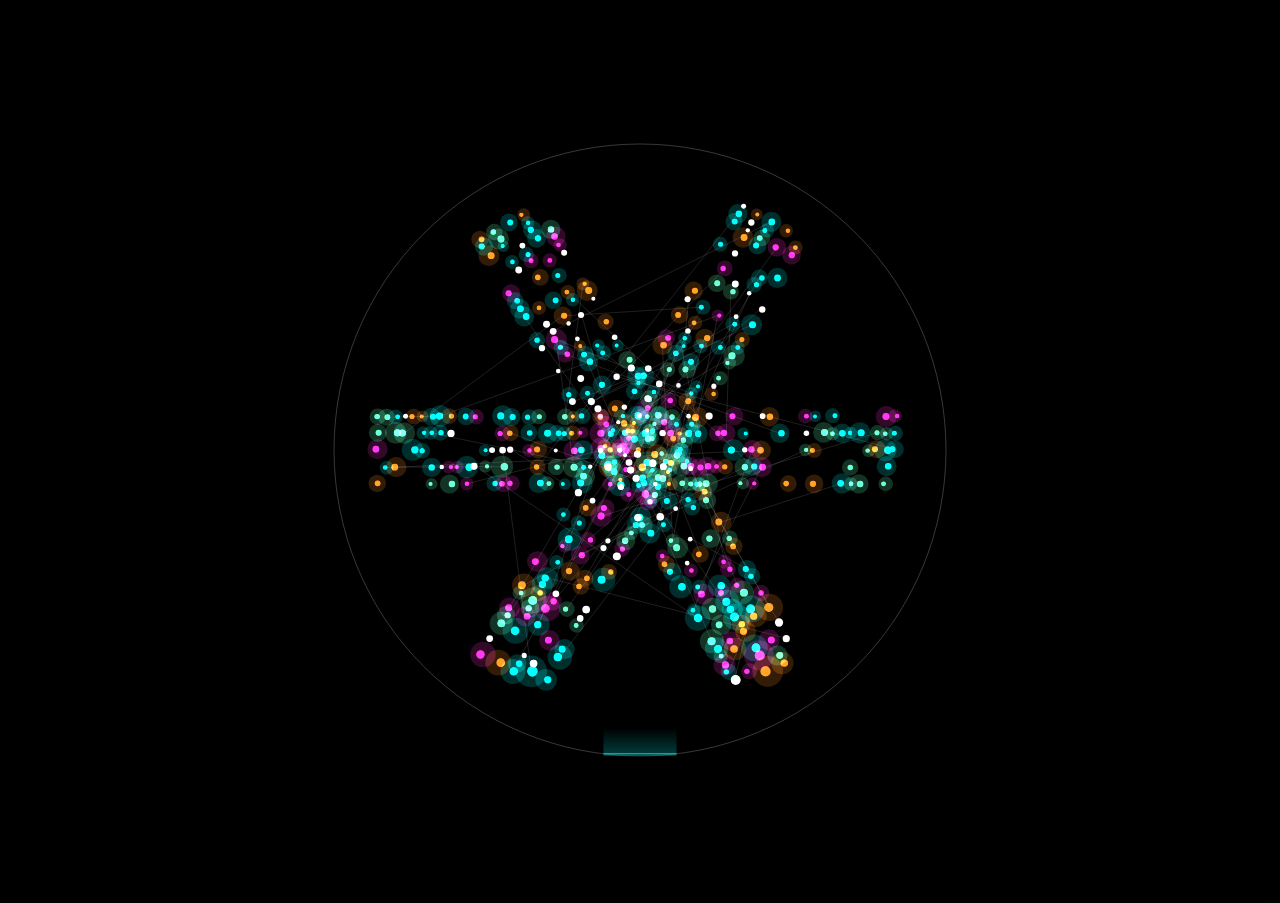
==== commit f50b259a: "Add files via upload" ====
--- a/index.html
+++ b/index.html
@@ -7,7 +7,7 @@
   <meta name="description" content="Choose a cell, combine fragments from six emotion graphics, and observe how the composition changes the signal.">
   <title>KIRARA : LAB — Emotion Fragment Experiment</title>
   <link rel="stylesheet" href="./lab.css?v=particle1">
-  <link rel="stylesheet" href="./layout-v1.css">
+  <link rel="stylesheet" href="./layout-v1.css?v=layout2">
   <script src="./signal.js" defer=""></script>
   <script src="./interpretation.js" defer=""></script>
   <script src="./motifs.js?v=buttonfix1" defer=""></script>
@@ -33,26 +33,32 @@
   </header>
   <main class="lab">
     <aside class="console" aria-labelledby="console-heading">
-      <div class="console-panel">
+      <div class="console-panel console-controls-panel">
         <h2 id="console-heading" data-ko="&gt; 감정 콘솔">&gt; EMOTION CONSOLE</h2>
         <p class="instructions" data-ko="네모칸을 고른 뒤 아래 감정을 눌러 조각을 겹쳐 보세요.">Select a cell. Click an emotion to add its fragment. Repeat to mix.</p>
+        <div class="control-frame active-frame">
         <dl class="telemetry">
           <div><dt>fps</dt><dd id="console-fps">39</dd></div>
           <div><dt data-ko="조각">fragments</dt><dd id="console-fragments">00</dd></div>
         </dl>
         <div class="target"><span data-ko="선택한 칸">ACTIVE CELL</span><strong id="target">A</strong></div>
+        </div>
+        <div class="control-frame editing-frame">
         <div class="console-tools">
           <button id="undo" aria-keyshortcuts="Z" type="button" disabled=""><kbd aria-hidden="true">Z</kbd><span data-ko="마지막 조각 취소">UNDO FRAGMENT</span></button>
           <button id="clear" aria-keyshortcuts="C" type="button" disabled=""><kbd aria-hidden="true">C</kbd><span data-ko="선택한 칸 비우기">CLEAR ACTIVE CELL</span></button>
         </div>
+        </div>
+        <div class="control-frame glitch-frame">
         <div class="signal-controls">
           <span class="signal-label" data-ko="[ 신호 ]">[ SIGNAL ]</span>
           <button id="signal-toggle" type="button" aria-pressed="true" aria-keyshortcuts="G" aria-describedby="signal-help">GLITCH ON</button>
         </div>
         <output id="signal-delta" aria-hidden="true">Δ 0.00</output>
         <p class="effect-help" id="signal-help" data-ko="가리키거나 탭하면 색이 나타나요. Δ는 글리치 강도예요.">HOVER / TAP FOR COLOR. Δ SHOWS GLITCH INTENSITY.</p>
-      </div>
-      <div class="console-panel">
+        </div>
+      </div>
+      <div class="console-panel sources-frame">
         <div class="dataset-metadata"><span data-ko="소스 그래픽">SOURCE GRAPHICS</span><output>06</output></div>
         <div id="emotions" class="emotions" aria-label="Emotion fragments"></div>
       </div>
@@ -85,15 +91,15 @@
         <div class="brain-main">
           <h2 id="brain-heading">BRAIN RESPONSE</h2>
           <p class="simulated" data-ko="시뮬레이션 · 작품 신호">SIMULATED / ART SIGNAL</p>
-          <p id="signal-tone" class="signal-tone">SIGNAL / IDLE</p>
+          
         </div>
         <figure class="mri"><img src="./brain-sagittal.jpg" alt="Sagittal brain MRI" width="240" height="271"></figure>
-        <dl class="channels">
+        <div class="channel-frame"><p id="signal-tone" class="signal-tone">SIGNAL / IDLE</p><dl class="channels">
           <div><dt id="label-pfc">PFC</dt><dd><output id="value-pfc">0.00</output><meter id="meter-pfc" aria-labelledby="label-pfc" min="0" max="1" value="0"></meter></dd></div>
           <div><dt id="label-amy">AMY</dt><dd><output id="value-amy">0.00</output><meter id="meter-amy" aria-labelledby="label-amy" min="0" max="1" value="0"></meter></dd></div>
           <div><dt id="label-acc">ACC</dt><dd><output id="value-acc">0.00</output><meter id="meter-acc" aria-labelledby="label-acc" min="0" max="1" value="0"></meter></dd></div>
           <div><dt id="label-ins">INS</dt><dd><output id="value-ins">0.00</output><meter id="meter-ins" aria-labelledby="label-ins" min="0" max="1" value="0"></meter></dd></div>
-        </dl>
+        </dl></div>
         <figure class="scope">
           <div class="scope-scale" aria-hidden="true"><span>0.0</span><span>0.5</span><span>1.0</span></div>
           <canvas id="scope" width="232" height="165" aria-hidden="true"></canvas>
--- a/layout-v1.css
+++ b/layout-v1.css
@@ -220,3 +220,32 @@
   .readouts .scan-progress { margin-bottom: .25rem; }
   .site-info { padding-bottom: .3rem; }
 }
+
+/* Layout v2: separated instrument frames, asymmetric experiment field. */
+:root{--panel-bg:#000;--panel-border:#666;--mint:#00e2e8}
+body{background:#000}
+.masthead{margin:0 1.05vw;padding:.75rem 0 .6rem;align-items:flex-start;gap:1.15rem}
+.masthead>div:first-child{max-width:36vw}
+.masthead h1{margin-top:.35rem;line-height:1.4}
+.masthead::before{margin-top:.45rem}
+.mast-tools{align-self:flex-end}
+.locale{gap:0}.locale button{min-width:4.2em;border-color:#666}.locale button+button{border-left:0}
+.lab{--panel-bg:#000;--panel-border:#666;gap:2.15vw;padding-left:3.7vw;padding-right:1.6vw}
+.console,.readouts{font-size:clamp(10px,.83vw,14px)}
+.console .console-panel{background:transparent;border:0;padding:0;overflow:visible}
+.console .console-controls-panel{display:flex;flex-direction:column;gap:.85rem}
+.console-controls-panel h2{border:0;padding:0;font-size:.92em}
+.console-controls-panel .instructions{margin:0;font-size:.82em;line-height:1.4}
+.control-frame,.console .sources-frame,.channel-frame,.readouts .scope,.readouts .run,.readouts .brain-main,.readouts .mri{position:relative;border:1px solid #666;background:#000;min-width:0}
+.control-frame::before,.console .sources-frame::before,.channel-frame::before,.readouts .scope::before,.readouts .run::before{content:"";position:absolute;inset:-5px;pointer-events:none;background:linear-gradient(45deg,transparent 46%,#777 48%,#777 52%,transparent 54%) top left/7px 7px,linear-gradient(-45deg,transparent 46%,#777 48%,#777 52%,transparent 54%) top right/7px 7px,linear-gradient(-45deg,transparent 46%,#777 48%,#777 52%,transparent 54%) bottom left/7px 7px,linear-gradient(45deg,transparent 46%,#777 48%,#777 52%,transparent 54%) bottom right/7px 7px;background-repeat:no-repeat}
+.active-frame{display:flex;flex-direction:column}.console .active-frame .target{order:-1;border:0;border-bottom:3px double #666;padding:.3rem .55rem;font-size:.9em}.console .active-frame .target strong{border-left:1px solid #666;padding-left:.35rem;text-align:center}
+.console .telemetry{border:0;margin:0;padding:.42rem .55rem;font-size:.88em}.console .telemetry div{gap:.3rem;grid-template-columns:minmax(0,1fr) 5ch}
+.console .console-tools{margin:0;border:0;padding:.3rem .55rem}.console .console-tools button{min-height:26px;padding:.17rem 0;grid-template-columns:minmax(0,1fr) 2.5em;font-size:.88em}.console-tools button kbd{grid-column:2;grid-row:1;text-align:right}.console-tools button span{grid-column:1;grid-row:1}
+.glitch-frame .signal-controls{margin:0;padding:.2rem .55rem;border-bottom:3px double #666;justify-content:space-between}.glitch-frame .signal-controls button{min-height:24px}.glitch-frame #signal-delta{padding:.32rem .55rem;margin:0}.glitch-frame .effect-help{padding:0 .55rem .4rem;margin:0;font-size:.78em}
+.console .sources-frame{margin-top:.65rem}.console .dataset-metadata{margin:0;padding:.34rem .55rem;border:0;border-bottom:3px double #666;color:var(--fg)}
+.console .sources-frame .emotions{margin:0;display:grid;grid-template-columns:1fr;gap:0}.console .emotion{padding:.55rem .45rem;min-height:42px;border-bottom:3px double #4c4c4c;font-size:.9em;grid-template-columns:3ch minmax(0,1fr) .4rem}.console .emotion:last-child{border-bottom:0}.console .emotion small{font-size:.84em}.console .emotion:hover,.console .emotion:focus-visible{background:color-mix(in srgb,var(--emotion) 20%,#000);color:#fff}.console .console-log{margin:0}.console .console-state{min-height:0;font-size:.78em}
+.stage .cell:not(.e){--frame:#666;--corner:#f0f0f0;border:1px dashed var(--frame);background:transparent}.stage .cell:not(.e)::before{content:"";display:block;position:absolute;inset:-1px;pointer-events:none;z-index:1;background:linear-gradient(var(--corner),var(--corner)) left top/17px 2px,linear-gradient(var(--corner),var(--corner)) left top/2px 17px,linear-gradient(var(--corner),var(--corner)) right top/17px 2px,linear-gradient(var(--corner),var(--corner)) right top/2px 17px,linear-gradient(var(--corner),var(--corner)) left bottom/17px 2px,linear-gradient(var(--corner),var(--corner)) left bottom/2px 17px,linear-gradient(var(--corner),var(--corner)) right bottom/17px 2px,linear-gradient(var(--corner),var(--corner)) right bottom/2px 17px;background-repeat:no-repeat}.stage .cell:not(.e):is(:hover,[aria-pressed=true]){--corner:var(--mint);--frame:#7b9d9d;background:#00e2e805}.stage .cell.corners::after{display:none}.stage .cell.e{--taper:33%;--frame:#777;background:transparent}.stage .cell.e::before{display:block;clip-path:none;background:none;inset:0;background-image:url("data:image/svg+xml,%3Csvg xmlns='http://www.w3.org/2000/svg' viewBox='0 0 100 100' preserveAspectRatio='none'%3E%3Cpath d='M33 0H100L67 100H0Z' fill='none' stroke='%23777' stroke-width='.4' stroke-dasharray='1 1'/%3E%3Cpath d='M33 5V0H40M93 0H100L98 5M2 95L0 100H7M60 100H67L69 95' fill='none' stroke='%23eee' stroke-width='.65'/%3E%3C/svg%3E");background-size:100% 100%}.stage .cell.e:is(:hover,[aria-pressed=true]){background:#00e2e80a}.stage .field-chrome{opacity:.2}.stage .cell-note{font-size:.72rem;max-width:none}
+.readouts .brain{display:flex;flex-direction:column;gap:0;overflow:visible;padding:0}.readouts .mri{order:0;height:clamp(100px,17vh,180px);flex:none;border-bottom:0}.readouts .brain-main{order:1;padding:0}.readouts .brain-main h2,.readouts .brain-main .simulated{padding:.26rem .5rem;margin:0;font-size:.88em}.readouts .brain-main h2{border-bottom:3px double #666}.readouts .brain-main .simulated{color:var(--fg)}.readouts .scope{order:2;width:100%;margin-top:1.05rem;padding:0;display:flex;flex-direction:column}.readouts .scope figcaption{order:-2;margin:0;min-height:0;padding:.27rem .5rem;border-bottom:3px double #666;color:var(--fg);font-size:.88em}.readouts .scope-scale{order:-1;margin:0;padding:0 .4rem;font-size:.67em}.readouts #scope{width:100%;height:clamp(42px,8vh,88px);max-height:none;border:0;background:#000}.channel-frame{order:3;margin-top:1.05rem}.channel-frame .signal-tone{margin:0;padding:.28rem .5rem;border-bottom:3px double #666;color:var(--fg);font-size:.88em}.readouts .channel-frame .channels{padding:.55rem .45rem;border:0;background:transparent;font-size:.86em}.channels dd{flex-direction:row-reverse}.channels output{text-align:right}.channels meter{height:.5rem}.channels meter::-webkit-meter-optimum-value{background:#00dce4}.channels meter::-moz-meter-bar{background:#00dce4}.readouts .signal-info{order:4;margin:.5rem 0;font-size:.75em}.readouts .run{padding:.5rem;min-height:150px;flex:none}.readouts .run-details{flex:1 0 3.5rem}.readouts .run-actions button{font-size:.88em;min-height:28px}.readouts #mix-label{min-height:0;margin:.3rem 0}.readouts .scan-progress[hidden]{display:none}
+@media(min-width:1081px){body{height:auto;min-height:100dvh;display:block}.lab{grid-template-columns:minmax(190px,15.4%) minmax(0,1fr) minmax(190px,15.4%);grid-template-areas:"console stage readouts";align-items:start;min-height:0;padding-top:.25rem}.stage{height:max(680px,calc(100svh - 100px));min-height:0}.console{margin-top:clamp(38px,8vh,100px);display:flex;flex-direction:column;gap:.55rem;overflow:visible}.readouts{margin-top:clamp(24px,5.5vh,68px);display:flex;flex-direction:column;gap:.8rem;min-height:0}.stage .a{left:0;top:15%;width:23.5%;height:48%}.stage .b{left:28.6%;top:0;width:39%;height:29%}.stage .c{left:71%;top:9%;width:28.5%;height:29%}.stage .d{left:11.7%;top:67%;width:23.5%;height:29%}.stage .cell.e{left:38.5%;top:42%;width:27.5%;height:43%}.stage .f{left:68.7%;top:50%;width:27.5%;height:48%}.stage .note-a{left:0;top:63.2%;width:23.5%}.stage .note-b{left:28.6%;top:29.2%;width:39%}.stage .note-c{left:71%;top:38.2%;width:28.5%}.readouts .run{margin-top:1.1rem}.site-info{padding-top:.5rem}}
+@media(max-width:1080px){body{display:block;height:auto}.lab{grid-template-columns:minmax(170px,.36fr) minmax(0,1fr);grid-template-areas:"console stage" "readouts readouts"}.console{display:flex;flex-direction:column;overflow:visible;margin-top:0}.readouts{display:grid;grid-template-columns:1fr 1fr;align-items:start}.stage{height:clamp(500px,75vh,820px);min-height:0}}
+@media(max-width:620px){.masthead>div:first-child{max-width:65vw}.masthead::before{display:none}.lab{grid-template-columns:1fr;grid-template-areas:"stage" "console" "readouts";padding:0 1rem 1rem}.readouts{display:flex}.stage{min-height:0}.console .sources-frame .emotions{grid-template-columns:1fr 1fr}.console .emotion{border-right:1px solid #444}.stage .cell.e{--taper:22%}.stage .cell.e::before{background-image:url("data:image/svg+xml,%3Csvg xmlns='http://www.w3.org/2000/svg' viewBox='0 0 100 100' preserveAspectRatio='none'%3E%3Cpath d='M22 0H100L78 100H0Z' fill='none' stroke='%23777' stroke-width='.6' stroke-dasharray='1 1'/%3E%3C/svg%3E")}}
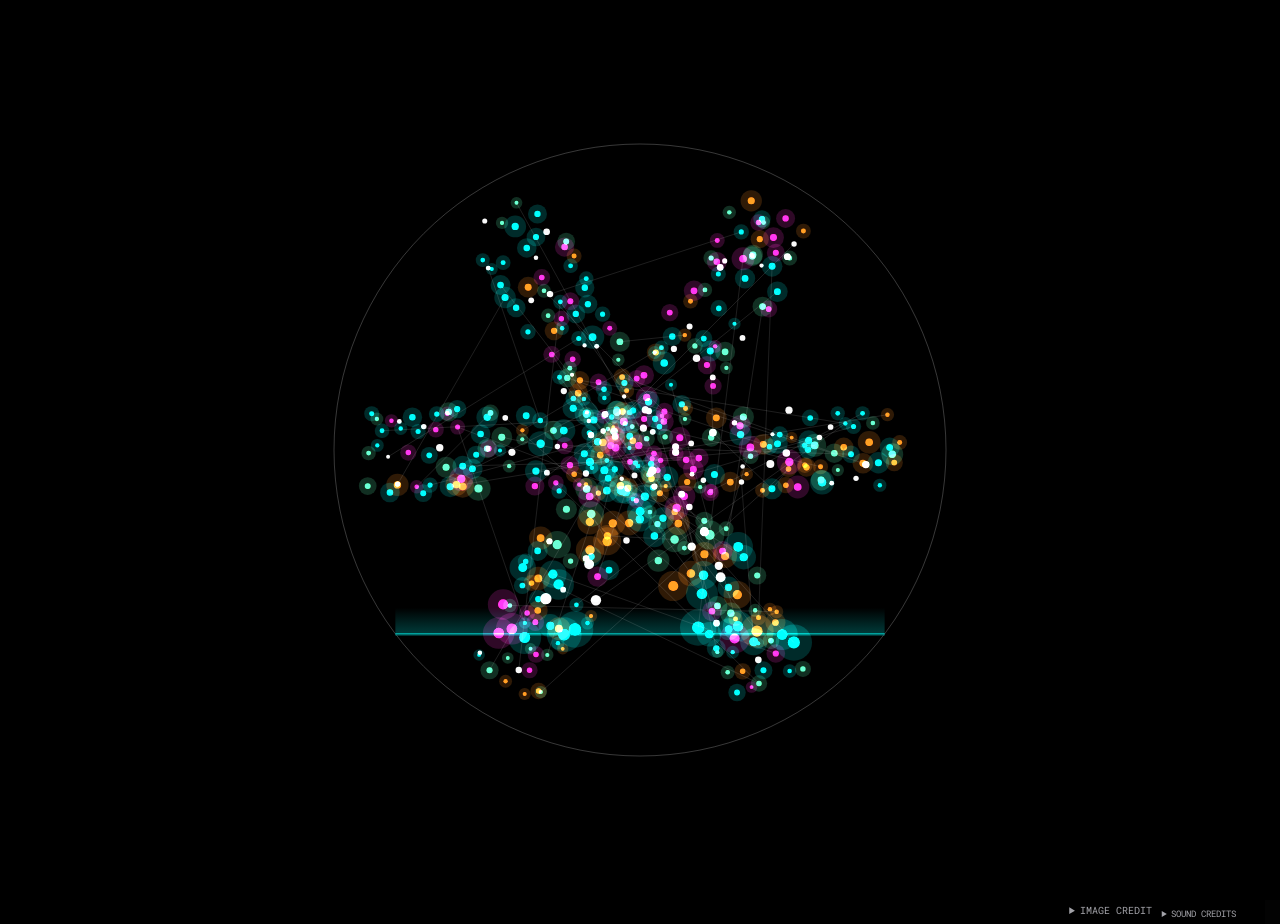
==== commit 4f79852a: "Add files via upload" ====
--- a/index.html
+++ b/index.html
@@ -7,13 +7,13 @@
   <meta name="description" content="Choose a cell, combine fragments from six emotion graphics, and observe how the composition changes the signal.">
   <title>KIRARA : LAB — Emotion Fragment Experiment</title>
   <link rel="stylesheet" href="./lab.css?v=particle1">
-  <link rel="stylesheet" href="./layout-v1.css?v=layout2">
+  <link rel="stylesheet" href="./layout-v1.css?v=header3">
   <script src="./signal.js" defer=""></script>
   <script src="./interpretation.js" defer=""></script>
   <script src="./motifs.js?v=buttonfix1" defer=""></script>
   <script src="./audio.js" defer=""></script>
   <link rel="stylesheet" href="./kirara-intro.css">
-  <script src="./lab.js?v=orbit2" defer=""></script>
+  <script src="./lab.js?v=warning2" defer=""></script>
   <script src="./emotion-particles.js?v=orbit2" defer></script>
   <script src="./kirara-intro.js" defer=""></script>
 </head>
@@ -22,7 +22,7 @@
   <canvas aria-hidden="true"></canvas>
 </div>
   <header class="masthead">
-    <div><a class="brand" href="./index.html">KIRARA <i>:</i> LAB</a><h1>EMOTION ELEMENT EXPERIMENT</h1></div>
+    <div class="mast-copy"><a class="brand" href="./index.html"><strong>KIRARA:</strong> EMOTION LAB</a><h1 class="mast-description"><span data-ko="감정을 선택하고, 요소를 조합하여,">Select an emotion, adjust its parameters,</span><span data-ko="뇌에 미치는 영향을 탐구해 보세요.">and explore its effects on the brain.</span></h1></div>
     <div class="mast-tools">
       <p>// EMOTION FRAGMENTS / VISUAL EXPERIMENT</p>
       <div class="locale" role="group" aria-label="Language / 언어">
--- a/layout-v1.css
+++ b/layout-v1.css
@@ -249,3 +249,78 @@
 @media(min-width:1081px){body{height:auto;min-height:100dvh;display:block}.lab{grid-template-columns:minmax(190px,15.4%) minmax(0,1fr) minmax(190px,15.4%);grid-template-areas:"console stage readouts";align-items:start;min-height:0;padding-top:.25rem}.stage{height:max(680px,calc(100svh - 100px));min-height:0}.console{margin-top:clamp(38px,8vh,100px);display:flex;flex-direction:column;gap:.55rem;overflow:visible}.readouts{margin-top:clamp(24px,5.5vh,68px);display:flex;flex-direction:column;gap:.8rem;min-height:0}.stage .a{left:0;top:15%;width:23.5%;height:48%}.stage .b{left:28.6%;top:0;width:39%;height:29%}.stage .c{left:71%;top:9%;width:28.5%;height:29%}.stage .d{left:11.7%;top:67%;width:23.5%;height:29%}.stage .cell.e{left:38.5%;top:42%;width:27.5%;height:43%}.stage .f{left:68.7%;top:50%;width:27.5%;height:48%}.stage .note-a{left:0;top:63.2%;width:23.5%}.stage .note-b{left:28.6%;top:29.2%;width:39%}.stage .note-c{left:71%;top:38.2%;width:28.5%}.readouts .run{margin-top:1.1rem}.site-info{padding-top:.5rem}}
 @media(max-width:1080px){body{display:block;height:auto}.lab{grid-template-columns:minmax(170px,.36fr) minmax(0,1fr);grid-template-areas:"console stage" "readouts readouts"}.console{display:flex;flex-direction:column;overflow:visible;margin-top:0}.readouts{display:grid;grid-template-columns:1fr 1fr;align-items:start}.stage{height:clamp(500px,75vh,820px);min-height:0}}
 @media(max-width:620px){.masthead>div:first-child{max-width:65vw}.masthead::before{display:none}.lab{grid-template-columns:1fr;grid-template-areas:"stage" "console" "readouts";padding:0 1rem 1rem}.readouts{display:flex}.stage{min-height:0}.console .sources-frame .emotions{grid-template-columns:1fr 1fr}.console .emotion{border-right:1px solid #444}.stage .cell.e{--taper:22%}.stage .cell.e::before{background-image:url("data:image/svg+xml,%3Csvg xmlns='http://www.w3.org/2000/svg' viewBox='0 0 100 100' preserveAspectRatio='none'%3E%3Cpath d='M22 0H100L78 100H0Z' fill='none' stroke='%23777' stroke-width='.6' stroke-dasharray='1 1'/%3E%3C/svg%3E")}}
+
+/* Compact console: keep all six source buttons visible on desktop. */
+.console .emotion .id { white-space: nowrap; overflow-wrap: normal; font-size: .82em; }
+.console .emotion > span:not(.id) { min-width: 0; }
+.console .emotion { grid-template-columns: 3.5ch minmax(0,1fr) .4rem; }
+@media (min-width: 1081px) {
+  .lab > .console {
+    --console-unit: clamp(10px, 1.55vh, 14px);
+    font-size: var(--console-unit);
+    margin-top: 0;
+    padding: 0;
+    gap: clamp(4px, .7vh, 8px);
+    overflow: visible;
+    align-self: start;
+  }
+  .console .console-controls-panel { gap: clamp(5px, .85vh, 10px); }
+  .console .console-controls-panel h2 { font-size: 1em; line-height: 1.2; margin: 0; padding: 0; }
+  .console .console-controls-panel .instructions { font-size: .87em; line-height: 1.28; margin: 0; }
+  .console .active-frame .target { margin: 0; padding: .2em .55em; line-height: 1.25; }
+  .console .telemetry { padding: .3em .55em; font-size: .87em; line-height: 1.3; }
+  .console .console-tools { padding: .2em .55em; gap: 0; }
+  .console .console-tools button { min-height: 0; padding: .23em 0; line-height: 1.25; font-size: .9em; }
+  .console .glitch-frame .signal-controls { padding: .18em .55em; font-size: .87em; line-height: 1.25; }
+  .console .glitch-frame .signal-controls button { min-height: 0; padding: .22em 0; }
+  .console .glitch-frame #signal-delta { font-size: .85em; padding: .24em .55em; line-height: 1.2; }
+  .console .glitch-frame .effect-help { padding: 0 .55em .4em; font-size: .8em; line-height: 1.25; }
+  .console .sources-frame { margin-top: .35em; overflow: visible; }
+  .console .dataset-metadata { font-size: .9em; padding: .25em .55em; line-height: 1.25; }
+  .console .sources-frame .emotions { gap: 0; margin: 0; }
+  .console .sources-frame .emotion {
+    font-size: .9em; line-height: 1.22; min-height: 0;
+    grid-template-columns: 3.5ch minmax(0,1fr) .4rem;
+    grid-template-rows: auto auto; gap: .12em .45em;
+    padding: .38em .5em; align-items: center;
+  }
+  .console .emotion .id { grid-column: 1; grid-row: 1; }
+  .console .emotion > span:not(.id) { grid-column: 2; grid-row: 1; }
+  .console .emotion small { grid-column: 2; grid-row: 2; font-size: .83em; line-height: 1.2; margin: 0; }
+  .console .emotion::after { margin-top: 0; align-self: center; }
+  .console .console-log { margin: 0; }
+  .console .console-state { font-size: .78em; line-height: 1.25; min-height: 0; margin: 0; padding: .15em 0; }
+}
+
+/* Lower the console slightly while reserving room for all six source rows. */
+@media (min-width:1081px) {
+  .lab > .console { margin-top: clamp(12px, 3.4vh, 38px); --console-unit: clamp(9px, 1.38vh, 13px); gap: clamp(4px,.65vh,8px); }
+  .console .console-controls-panel { gap: clamp(5px,.8vh,10px); }
+  .console .sources-frame { margin-top: clamp(8px,1.7vh,18px); }
+  .console .sources-frame .emotion { padding-block: .32em; }
+}
+@media (min-width:1081px) and (max-height:720px) {
+  .lab > .console { margin-top: clamp(4px,1.2vh,10px); --console-unit: clamp(9px,1.28vh,11px); }
+  .console .sources-frame { margin-top: 5px; }
+}
+/* Use each source's actual color, across the entire row. */
+.console .sources-frame .emotion { transition: background-color .16s ease, box-shadow .16s ease; }
+.console .sources-frame .emotion:not(:disabled):is(:hover,:focus-visible) {
+  background: color-mix(in srgb, var(--emotion, #fff) 24%, #000);
+  color: #fff;
+  box-shadow: inset 0 1px color-mix(in srgb,var(--emotion,#fff) 45%,#444), inset 0 -1px color-mix(in srgb,var(--emotion,#fff) 45%,#444);
+}
+.console .sources-frame .emotion:not(:disabled):is(:hover,:focus-visible) small { color: #e5e5e5; }
+@media (prefers-reduced-motion:reduce) { .console .sources-frame .emotion { transition: none; } }
+
+/* Reference header: compact title, two-line introduction, clear console breathing room. */
+.masthead .mast-copy{max-width:none;flex:0 1 auto;min-width:0;}
+.masthead .brand{font-family:var(--mono);font-size:clamp(15px,1.24vw,22px);font-weight:400;letter-spacing:0;text-underline-offset:.14em;white-space:nowrap;color:#eee;}
+.masthead .brand strong{font-weight:600;}
+.masthead .mast-description{font-family:var(--mono);font-weight:400;font-size:clamp(11px,.96vw,17px);line-height:1.6;letter-spacing:0;margin-top:.35rem;}
+.mast-description span{display:block;}
+.mast-description span+span{padding-left:4ch;}
+.console .console-controls-panel>h2,.console .console-controls-panel>.instructions{position:absolute!important;width:1px;height:1px;padding:0!important;margin:-1px!important;overflow:hidden;clip-path:inset(50%);white-space:nowrap;border:0!important;}
+@media(min-width:1081px){.lab>.console{margin-top:clamp(35px,10vh,105px);}}
+@media(min-width:1081px) and (max-height:720px){.lab>.console{margin-top:clamp(12px,5vh,36px);}}
+@media(max-width:620px){.masthead .mast-copy{max-width:75vw;}.masthead .brand{white-space:normal;}.mast-description span+span{padding-left:1ch;}}
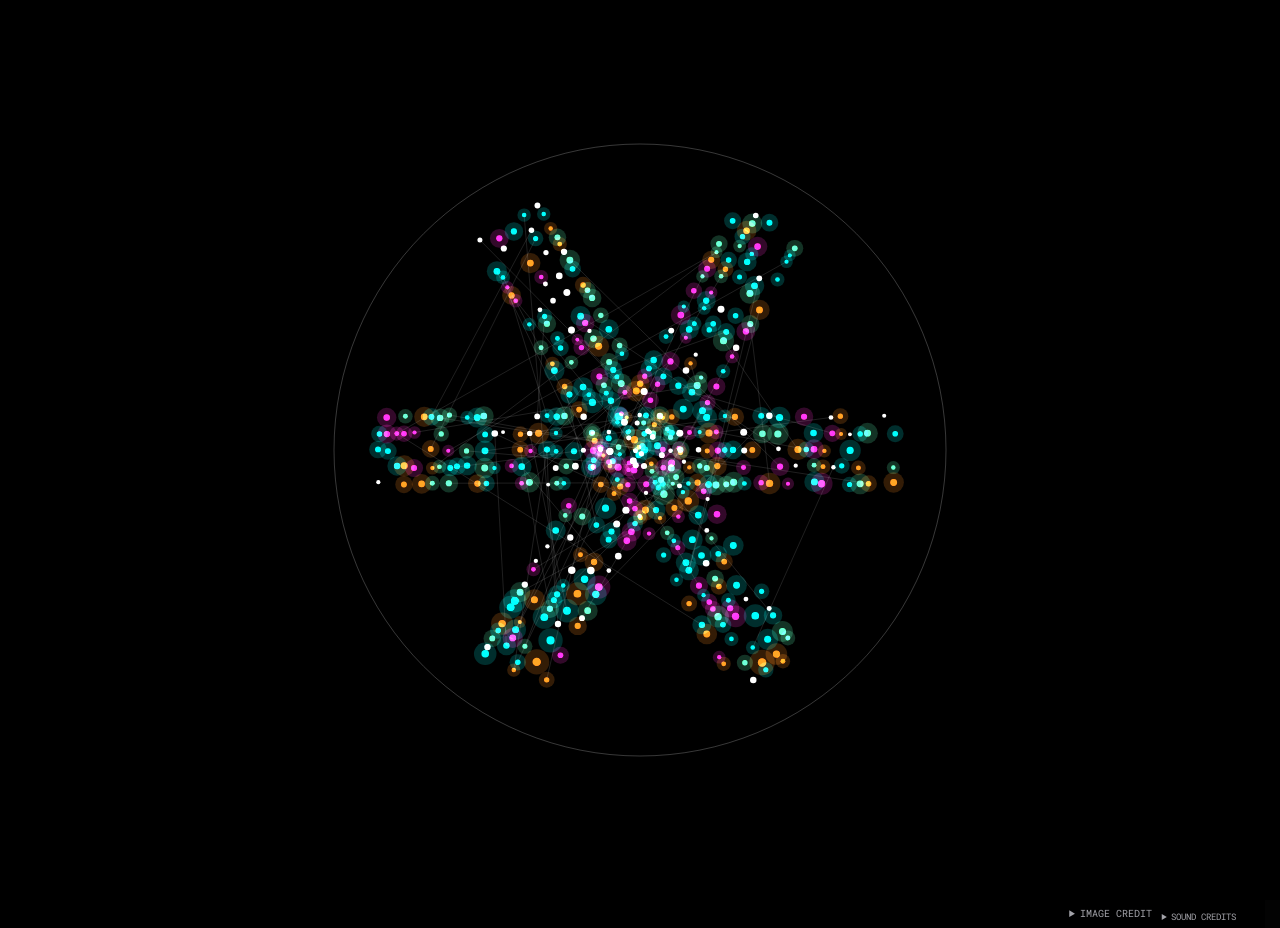
==== commit 2594fde2: "Add files via upload" ====
--- a/index.html
+++ b/index.html
@@ -7,7 +7,7 @@
   <meta name="description" content="Choose a cell, combine fragments from six emotion graphics, and observe how the composition changes the signal.">
   <title>KIRARA : LAB — Emotion Fragment Experiment</title>
   <link rel="stylesheet" href="./lab.css?v=particle1">
-  <link rel="stylesheet" href="./layout-v1.css?v=header3">
+  <link rel="stylesheet" href="./layout-v1.css?v=svg-left1">
   <script src="./signal.js" defer=""></script>
   <script src="./interpretation.js" defer=""></script>
   <script src="./motifs.js?v=buttonfix1" defer=""></script>
@@ -38,23 +38,24 @@
         <p class="instructions" data-ko="네모칸을 고른 뒤 아래 감정을 눌러 조각을 겹쳐 보세요.">Select a cell. Click an emotion to add its fragment. Repeat to mix.</p>
         <div class="control-frame active-frame">
         <dl class="telemetry">
-          <div><dt>fps</dt><dd id="console-fps">39</dd></div>
-          <div><dt data-ko="조각">fragments</dt><dd id="console-fragments">00</dd></div>
+          <div><dt data-ko="프레임 속도:">FRAME RATE:</dt><dd id="console-fps">39</dd></div>
+          <div><dt data-ko="조각 수:">FRAGMENT COUNT:</dt><dd id="console-fragments">00</dd></div>
         </dl>
         <div class="target"><span data-ko="선택한 칸">ACTIVE CELL</span><strong id="target">A</strong></div>
         </div>
         <div class="control-frame editing-frame">
+        <div class="editing-heading" data-ko="편집">EDITING</div>
         <div class="console-tools">
-          <button id="undo" aria-keyshortcuts="Z" type="button" disabled=""><kbd aria-hidden="true">Z</kbd><span data-ko="마지막 조각 취소">UNDO FRAGMENT</span></button>
-          <button id="clear" aria-keyshortcuts="C" type="button" disabled=""><kbd aria-hidden="true">C</kbd><span data-ko="선택한 칸 비우기">CLEAR ACTIVE CELL</span></button>
+          <button id="undo" aria-keyshortcuts="Z" type="button" disabled=""><kbd aria-hidden="true">Z</kbd><span data-ko="마지막 조각 취소">UNDO LAST ACTION</span></button>
+          <button id="clear" aria-keyshortcuts="C" type="button" disabled=""><kbd aria-hidden="true">C</kbd><span data-ko="선택한 칸 비우기">CLEAR CELL</span></button>
         </div>
         </div>
         <div class="control-frame glitch-frame">
         <div class="signal-controls">
-          <span class="signal-label" data-ko="[ 신호 ]">[ SIGNAL ]</span>
+          <span class="signal-label" data-ko="글리치 효과">GLITCH EFFECT</span>
           <button id="signal-toggle" type="button" aria-pressed="true" aria-keyshortcuts="G" aria-describedby="signal-help">GLITCH ON</button>
         </div>
-        <output id="signal-delta" aria-hidden="true">Δ 0.00</output>
+        <div class="glitch-reading"><span data-ko="글리치 강도:">GLITCH INTENSITY:</span><output id="signal-delta" aria-hidden="true">Δ 0.00</output></div>
         <p class="effect-help" id="signal-help" data-ko="가리키거나 탭하면 색이 나타나요. Δ는 글리치 강도예요.">HOVER / TAP FOR COLOR. Δ SHOWS GLITCH INTENSITY.</p>
         </div>
       </div>
@@ -202,4 +203,16 @@
   </dialog>
 
 
+<script>
+(() => {
+  const lab = document.querySelector('.lab');
+  const mast = document.querySelector('.masthead');
+  if (!lab || !mast) return;
+  const measure = () => lab.style.setProperty('--lab-page-top', (lab.getBoundingClientRect().top + window.scrollY) + 'px');
+  measure();
+  window.addEventListener('resize', measure, {passive:true});
+  if ('ResizeObserver' in window) new ResizeObserver(measure).observe(mast);
+  if (document.fonts) document.fonts.ready.then(measure);
+})();
+</script>
 </body></html>
--- a/layout-v1.css
+++ b/layout-v1.css
@@ -324,3 +324,138 @@
 @media(min-width:1081px){.lab>.console{margin-top:clamp(35px,10vh,105px);}}
 @media(min-width:1081px) and (max-height:720px){.lab>.console{margin-top:clamp(12px,5vh,36px);}}
 @media(max-width:620px){.masthead .mast-copy{max-width:75vw;}.masthead .brand{white-space:normal;}.mast-description span+span{padding-left:1ch;}}
+
+/* Reference proportions: 1640 x 920 desktop composition. */
+@media (min-width:1081px) {
+  .lab > .console {
+    --console-unit: clamp(9px, min(.833333vw,1.481482vh), 16px);
+    margin-top: clamp(24px, 10.3vh, 112px);
+    gap: clamp(8px, 1.2vh, 14px);
+  }
+  .console .console-controls-panel { gap: clamp(10px, 3.1vh, 34px); }
+  .console .active-frame .target { font-size: 1em; padding: .28em .55em; }
+  .console .telemetry { font-size: 1em; padding: .65em .8em; line-height: 1.42; }
+  .console .console-tools { padding: .55em .8em; }
+  .console .console-tools button { font-size: 1em; padding: .23em 0; font-weight:400; }
+  .console .glitch-frame .signal-controls { font-size: 1em; padding: .28em .55em; }
+  .console .glitch-frame #signal-delta { font-size: 1em; padding: .45em .8em; }
+  .console .glitch-frame .effect-help { font-size: .82em; padding: 0 .8em .5em; }
+  .console .sources-frame { margin-top: clamp(10px, 2.4vh, 26px); }
+  .console .dataset-metadata { font-size: 1em; padding: .36em .55em; }
+  .console .sources-frame .emotion { font-size: 1em; font-weight:400; padding: .65em .55em; line-height:1.25; gap:.18em .45em; }
+  .console .emotion > span:not(.id) { font-weight:400; }
+  .console .emotion small { font-size:.9em; line-height:1.25; }
+  .console .console-state { font-size:.82em; }
+  .readouts { font-size:clamp(9px,min(.833333vw,1.481482vh),16px); }
+  .masthead .brand { font-size:clamp(15px,1.24vw,24px); }
+  .masthead .mast-description { font-size:clamp(11px,.96vw,18px); }
+}
+@media (min-width:1081px) and (max-height:850px) {
+  .lab > .console { margin-top: 7vh; --console-unit:clamp(9px,min(.82vw,1.35vh),13px); gap: .8vh; }
+  .console .console-controls-panel { gap: 2vh; }
+  .console .sources-frame { margin-top:1.5vh; }
+  .console .sources-frame .emotion { padding-block:.45em; }
+}
+@media (min-width:1081px) and (max-height:650px) {
+  .lab > .console { margin-top:3vh; --console-unit:9px; }
+  .console .console-controls-panel { gap:1.1vh; }
+  .console .sources-frame { margin-top:.8vh; }
+  .console .sources-frame .emotion { padding-block:.3em; }
+}
+
+/* SVG reference: exact left instrument geometry on the 1920 x 1080 artboard.
+   Retain functional controls and their accessible names, not a static SVG overlay. */
+.console .editing-heading { font-family:var(--mono); font-weight:400; }
+.console .glitch-reading { display:flex; align-items:center; justify-content:space-between; gap:.35em; }
+.console .glitch-reading > span { color:#a8a8a8; }
+.console .editing-heading::before,
+.console .target>span::before,
+.console .signal-label::before,
+.console .dataset-metadata>span::before { content:"+ "; }
+.console .editing-heading { padding:.3em .55em; border-bottom:3px double #777; }
+.console .glitch-reading { padding:.3em .55em; }
+.console .glitch-reading #signal-delta { padding:0; margin:0; white-space:nowrap; }
+.console .telemetry dd#console-fps::after { content:" FPS"; }
+.console #console-fragments::before { content:"(0"; }
+.console #console-fragments::after { content:")"; }
+@media (min-width:1081px) {
+  .lab {
+    --left-y:.0925925926dvh;
+    --left-x:.0520833333vw;
+    --left-u:min(var(--left-y),var(--left-x));
+    grid-template-columns:calc(283 * var(--left-x)) minmax(0,1fr) minmax(190px,15.4%);
+    padding-left:calc(71 * var(--left-x));
+  }
+  .lab > .console {
+    --console-unit:calc(16 * var(--left-u));
+    font-size:var(--console-unit);
+    width:100%; min-width:0; gap:0;
+    margin: max(0px,calc(215 * var(--left-y) - var(--lab-page-top, 100px) - .25rem)) 0 0;
+    overflow:visible; align-self:start;
+    color:#f2f2f2;
+  }
+  .console .console-controls-panel { gap:calc(34 * var(--left-y)); margin:0; padding:0; }
+  .console .control-frame,.console .sources-frame {
+    box-sizing:border-box; border:1px solid #777; background:#000;
+    box-shadow:inset 0 2px #000,inset 0 3px #666;
+    padding:0; flex:none; overflow:visible;
+  }
+  .console .control-frame::before,.console .sources-frame::before {
+    inset:calc(-8 * var(--left-u));
+    background-size:calc(9 * var(--left-u)) calc(9 * var(--left-u));
+  }
+  .console .active-frame,.console .editing-frame { height:calc(100 * var(--left-y)); display:grid; grid-template-rows:calc(37 * var(--left-y)) minmax(0,1fr); }
+  .console .glitch-frame { height:calc(77 * var(--left-y)); display:grid; grid-template-rows:calc(37 * var(--left-y)) minmax(0,1fr); }
+  .console .active-frame .target,.console .editing-heading,.console .glitch-frame .signal-controls,.console .dataset-metadata {
+    box-sizing:border-box; margin:0; padding:0 calc(10 * var(--left-u));
+    display:flex; align-items:center; justify-content:space-between;
+    min-height:0; line-height:1; font:400 1em/1 var(--mono);
+    border:0; border-bottom:4px double #777; color:#fff;
+  }
+  .console .active-frame .target { grid-row:1; order:0; padding-right:0; }
+  .console .active-frame .target strong { align-self:stretch; display:grid; place-items:center; width:calc(56 * var(--left-x)); border:0; border-left:1px solid #777; padding:0; font-size:1em; }
+  .console .target>span,.console .dataset-metadata>span,.console .signal-label { font-weight:400; white-space:nowrap; }
+  .console .telemetry { grid-row:2; display:flex; flex-direction:column; justify-content:center; gap:calc(5 * var(--left-y)); padding:0 calc(13 * var(--left-u)) 0 calc(24 * var(--left-u)); margin:0; font:400 1em/1.08 var(--mono); }
+  .console .telemetry div { display:flex; align-items:center; justify-content:space-between; gap:.25em; white-space:nowrap; }
+  .console .telemetry dt { color:#a5a5a5; }
+  .console .telemetry dd { font-size:1em; }
+  .console .console-tools { display:flex; flex-direction:column; justify-content:center; gap:calc(5 * var(--left-y)); margin:0; padding:0 calc(13 * var(--left-u)) 0 calc(24 * var(--left-u)); }
+  .console .console-tools button { display:grid; grid-template-columns:minmax(0,1fr) 4ch; align-items:center; padding:0; margin:0; min-height:0; gap:0; font:400 1em/1.08 var(--mono); border:0; }
+  .console .console-tools button>span { font-weight:400; white-space:nowrap; }
+  .console .console-tools button kbd { font:400 1em/1 var(--mono); color:#aaa; white-space:nowrap; }
+  .console .console-tools button kbd::before { content:"[ "; }
+  .console .console-tools button kbd::after { content:" ]"; }
+  .console .glitch-frame .signal-controls { flex-wrap:nowrap; padding-right:0; gap:0; }
+  .console .glitch-frame .signal-controls #signal-toggle { display:grid; grid-template-columns:1fr 1fr; align-self:stretch; align-items:stretch; width:calc(96 * var(--left-x)); flex:none; min-height:0; border:0; border-left:1px solid #777; background:#000; padding:0; font-size:0; color:#aaa; }
+  .console #signal-toggle::before,.console #signal-toggle::after { display:grid; place-items:center; font:400 var(--console-unit)/1 var(--mono); color:#aaa; }
+  .console #signal-toggle::before { content:"ON"; border-right:1px solid #777; }
+  .console #signal-toggle::after { content:"OFF"; }
+  .console #signal-toggle[aria-pressed=true]::before,.console #signal-toggle[aria-pressed=false]::after { color:var(--mint); }
+  .console .glitch-reading { grid-row:2; padding:0 calc(13 * var(--left-u)) 0 calc(24 * var(--left-u)); font:400 1em/1.1 var(--mono); white-space:nowrap; }
+  .console .glitch-reading #signal-delta { padding:0; font-size:1em; color:#eee; }
+  .console .glitch-frame .effect-help { position:absolute!important; width:1px;height:1px;padding:0!important;margin:-1px!important;overflow:hidden;clip-path:inset(50%);white-space:nowrap; }
+  .console .sources-frame { height:calc(439 * var(--left-y)); margin-top:calc(54 * var(--left-y)); display:grid; grid-template-rows:calc(37 * var(--left-y)) minmax(0,1fr); box-shadow:inset 0 2px #000,inset 0 3px #666,inset 0 -2px #000,inset 0 -3px #666; }
+  .console .dataset-metadata output { display:none; }
+  .console .sources-frame .emotions { display:grid; grid-template-columns:minmax(0,1fr); grid-template-rows:repeat(6,minmax(0,1fr)); margin:0; padding:0; gap:0; min-height:0; }
+  .console .sources-frame .emotion { box-sizing:border-box; display:grid; grid-template-columns:3.5ch minmax(0,1fr); grid-template-rows:auto auto; align-content:center; align-items:center; gap:calc(5 * var(--left-y)) calc(8 * var(--left-u)); padding:0 calc(10 * var(--left-u)); min-width:0; min-height:0; width:100%; height:100%; line-height:1.12; font:400 1em/1.12 var(--mono); border:0; border-bottom:4px double #666; background:#000; text-align:left; }
+  .console .sources-frame .emotion:last-child { border-bottom:0; }
+  .console .emotion .id { font:400 1em/1.1 var(--mono); color:#999; white-space:nowrap; }
+  .console .emotion > span:not(.id) { font-weight:400; min-width:0; white-space:nowrap; overflow-wrap:normal; text-transform:uppercase; }
+  .console .emotion small { font:400 .875em/1.1 var(--mono); color:#eee; white-space:nowrap; margin:0; }
+  .console .sources-frame .emotion::after { display:none; }
+  .console .sources-frame .emotion:not(:disabled):is(:hover,:focus-visible) { background:color-mix(in srgb,var(--emotion,#fff) 20%,#000); color:#fff; box-shadow:none; }
+  .console .sources-frame .emotion:not(:disabled):is(:hover,:focus-visible) small { color:#fff; }
+  .console .console-log { margin:calc(6 * var(--left-y)) 0 0; padding:0; }
+  .console .console-state { font:400 .8em/1.15 var(--mono); margin:0; padding:0; min-height:0; }
+}
+/* The narrow layout remains fluid rather than forcing the desktop artboard width. */
+@media (max-width:1080px) {
+  .console .glitch-reading { flex-wrap:wrap; }
+  .console .editing-heading,.console .glitch-reading { font-size:inherit; }
+}
+@media (min-width:1081px) {
+  .console .editing-heading { justify-content:flex-start; gap:.55ch; }
+  .console .editing-heading::before { content:"+"; }
+  .console .glitch-frame .signal-controls #signal-toggle { display:flex; gap:0; }
+  .console #signal-toggle::before,.console #signal-toggle::after { flex:1 1 0; min-width:0; align-self:stretch; }
+}
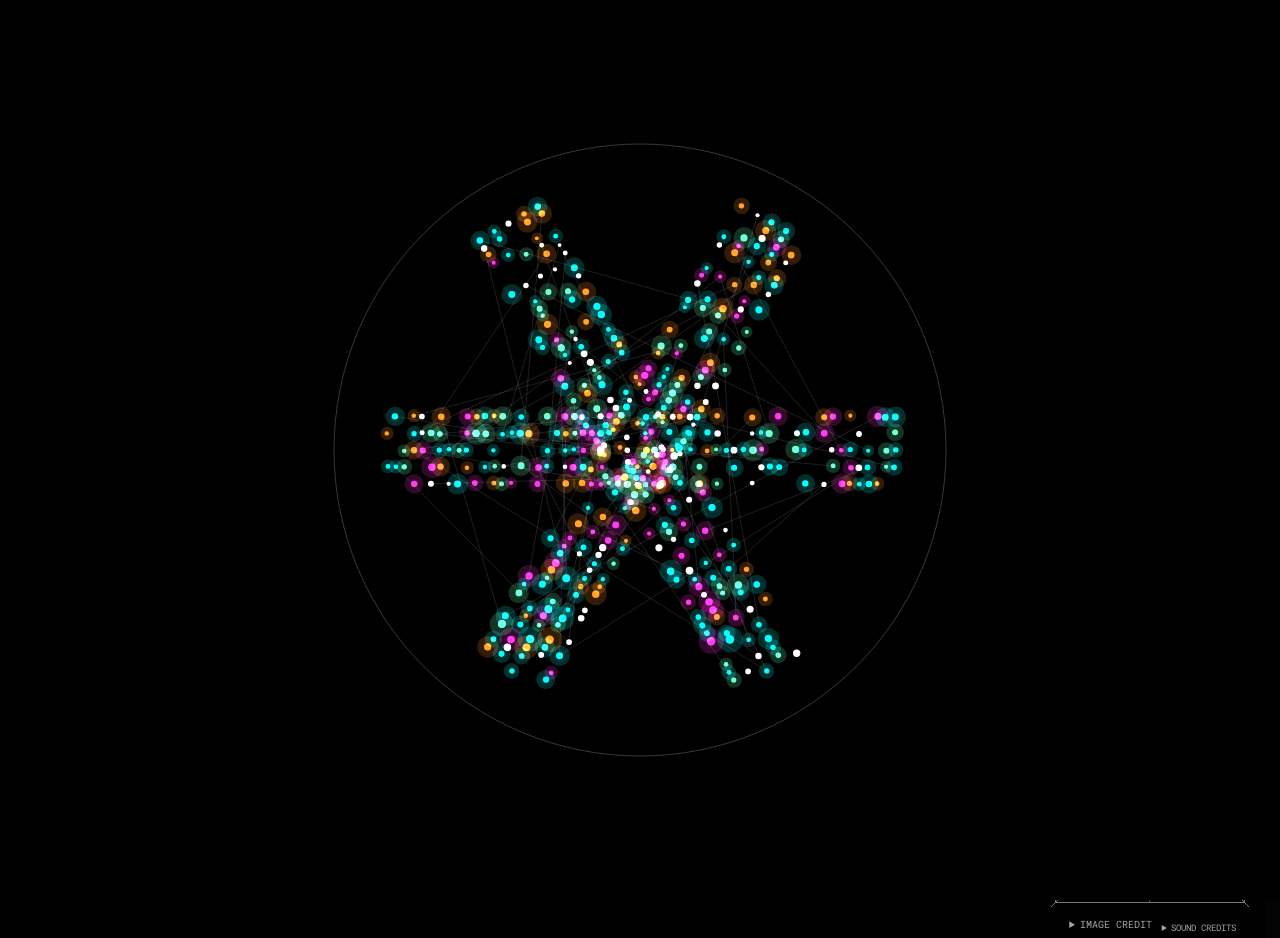
==== commit f9e0cdbd: "Add files via upload" ====
--- a/index.html
+++ b/index.html
@@ -7,13 +7,13 @@
   <meta name="description" content="Choose a cell, combine fragments from six emotion graphics, and observe how the composition changes the signal.">
   <title>KIRARA : LAB — Emotion Fragment Experiment</title>
   <link rel="stylesheet" href="./lab.css?v=particle1">
-  <link rel="stylesheet" href="./layout-v1.css?v=svg-left1">
+  <link rel="stylesheet" href="./layout-v1.css?v=svg-right1">
   <script src="./signal.js" defer=""></script>
   <script src="./interpretation.js" defer=""></script>
   <script src="./motifs.js?v=buttonfix1" defer=""></script>
   <script src="./audio.js" defer=""></script>
   <link rel="stylesheet" href="./kirara-intro.css">
-  <script src="./lab.js?v=warning2" defer=""></script>
+  <script src="./lab.js?v=warning3" defer=""></script>
   <script src="./emotion-particles.js?v=orbit2" defer></script>
   <script src="./kirara-intro.js" defer=""></script>
 </head>
@@ -26,8 +26,8 @@
     <div class="mast-tools">
       <p>// EMOTION FRAGMENTS / VISUAL EXPERIMENT</p>
       <div class="locale" role="group" aria-label="Language / 언어">
-        <button type="button" data-lang="en" aria-pressed="true" lang="en">EN</button>
-        <button type="button" data-lang="ko" aria-pressed="false" lang="ko">한국어</button>
+        <button type="button" data-lang="en" aria-pressed="true" lang="en">ENG</button>
+        <button type="button" data-lang="ko" aria-pressed="false" lang="ko">KOR</button>
       </div>
     </div>
   </header>
@@ -113,6 +113,8 @@
         </details>
       </section>
       <footer class="run">
+        <div class="scan-panel-heading"><span data-ko="스캔">+ SCAN</span><button type="button" id="scan-more" aria-expanded="false" aria-controls="run-details-scroll" data-ko="상세 정보 →">MORE INFORMATION →</button></div>
+        <div class="scan-summary"><span class="scan-summary-space" aria-hidden="true"></span><dl><div><dt data-ko="선택 칸:">CELL:</dt><dd id="scan-cell-value">(A)</dd></div><div><dt data-ko="감정 종류:">EMOTION TYPES:</dt><dd id="scan-types-value">(0)</dd></div><div><dt data-ko="조각:">FRAGMENTS:</dt><dd id="scan-fragments-value">(0)</dd></div></dl></div>
         <div class="run-details">
           <div id="run-details-scroll" class="run-details-scroll" tabindex="-1">
             <section id="scan-record" class="scan-record" aria-labelledby="scan-record-title" hidden="">
--- a/layout-v1.css
+++ b/layout-v1.css
@@ -459,3 +459,64 @@
   .console .glitch-frame .signal-controls #signal-toggle { display:flex; gap:0; }
   .console #signal-toggle::before,.console #signal-toggle::after { flex:1 1 0; min-width:0; align-self:stretch; }
 }
+
+/* Right instrument panel, measured against the supplied 1920 x 1080 SVG. */
+.readouts { --ru: min(.052083333vw,.092592593dvh); --ry:.092592593dvh; }
+.readouts .brain { position:relative; isolation:isolate; }
+.readouts .brain::before { content:""; position:absolute; z-index:-1; left:20%; right:20%; top:20%; height:66%; border:5px dotted #686868; border-radius:0 0 48% 48%; pointer-events:none; }
+.readouts .mri,.readouts .brain-main,.readouts .scope,.readouts .channel-frame,.readouts .run { box-sizing:border-box; background:#000; border:1px solid #777; border-radius:0; box-shadow:none; }
+.readouts .mri { transform:none; margin:0; border-bottom:0; display:grid; place-items:center; }
+.readouts .mri img { width:100%; height:100%; max-height:none; object-fit:contain; object-position:center; padding:12px 30px; }
+.readouts .brain-main { margin:0; padding:0; }
+.readouts .brain-main h2,.readouts .brain-main .simulated { font:400 1em/1 var(--mono); color:#eee; }
+.readouts .brain-main h2::before,.readouts .brain-main .simulated::before { content:"+ "; }
+.readouts .scope-scale { display:none; }
+.readouts .scope figcaption,.readouts .channel-frame .signal-tone { font:400 1em/1 var(--mono); color:#eee; }
+.readouts .channel-frame .signal-tone { position:relative; }
+.readouts .channel-frame .signal-tone::after { content:"*"; position:absolute; right:0; top:0; bottom:0; width:20%; border-left:1px solid #777; display:grid; place-items:center; font-size:2em; }
+.readouts .channel-frame .channels { font:400 1em/1 var(--mono); }
+.readouts .channels meter::-webkit-meter-bar { background:#666; }
+.readouts .channels meter::-webkit-meter-optimum-value { background:#00dce4; }
+.readouts .channels meter::-moz-meter-bar { background:#00dce4; }
+.readouts .channels output { white-space:nowrap; min-width:4ch; }
+.readouts .channels output::before { content:"— "; color:#aaa; }
+.readouts .run { position:relative; padding:0; text-align:left; min-height:0; }
+.scan-panel-heading { display:flex; align-items:center; justify-content:space-between; padding:.45em .6em; border-bottom:4px double #777; font:400 1em/1 var(--mono); gap:.3em; }
+.readouts #scan-more { font:400 .85em/1 var(--mono); color:#aaa; border:0; padding:0; min-height:0; background:none; white-space:nowrap; }
+.scan-summary { display:grid; grid-template-columns:27% 1fr; }
+.scan-summary-space { border-right:1px solid #666; }
+.scan-summary dl { padding:.55em .55em; display:grid; gap:.45em; margin:0; font:400 1em/1.15 var(--mono); }
+.scan-summary dl>div { display:flex; justify-content:space-between; gap:.2em; white-space:nowrap; }
+.scan-summary dd { margin:0; }
+.readouts #mix-label { position:absolute; width:1px; height:1px; overflow:hidden; clip-path:inset(50%); }
+.readouts .run-details { display:none; }
+.readouts .run.show-scan-details .run-details { display:block; position:absolute; z-index:10; right:0; bottom:100%; width:max(100%,260px); height:240px; background:#000; border:1px solid #777; padding:.5em; }
+.readouts .run-actions { display:grid; grid-template-columns:1fr 1fr; gap:0; border-top:1px solid #666; }
+.readouts .run-actions button { border:0; border-right:1px solid #666; font:400 .8em/1.1 var(--mono); padding:.55em .2em; min-height:0; white-space:normal; }
+.readouts .run-actions button:last-child { border-right:0; }
+.readouts .signal-info { font-size:.75em; margin:.4em 0 0; }
+@media(min-width:1081px) {
+ .lab > .readouts { width:100%; font-size:calc(16 * var(--ru)); margin: max(0px,calc(170 * var(--ry) - var(--lab-page-top,100px) - .25rem)) 0 0; padding:0; gap:0; align-self:start; }
+ .readouts .brain { gap:0; padding:0; }
+ .readouts .mri { height:calc(193 * var(--ry)); }
+ .readouts .mri img { padding:calc(15 * var(--ru)) calc(42 * var(--ru)); }
+ .readouts .brain-main h2,.readouts .brain-main .simulated { height:calc(35 * var(--ry)); display:flex; align-items:center; padding:0 calc(10 * var(--ru)); border-bottom:4px double #777; }
+ .readouts .brain-main .simulated { border-bottom:0; }
+ .readouts .scope { margin:calc(40 * var(--ry)) 0 0; height:calc(136 * var(--ry)); }
+ .readouts .scope figcaption { height:calc(37 * var(--ry)); flex:none; display:flex; align-items:center; padding:0 calc(10 * var(--ru)); border-bottom:4px double #777; }
+ .readouts #scope { flex:1; min-height:0; height:0; max-height:none; aspect-ratio:auto; }
+ .readouts .channel-frame { margin-top:calc(40 * var(--ry)); height:calc(199 * var(--ry)); display:grid; grid-template-rows:calc(37 * var(--ry)) minmax(0,1fr); }
+ .readouts .channel-frame .signal-tone { display:flex; align-items:center; padding:0 calc(10 * var(--ru)); border-bottom:4px double #777; white-space:nowrap; }
+ .readouts .channel-frame .channels { padding:calc(15 * var(--ry)) calc(10 * var(--ru)); display:flex; flex-direction:column; justify-content:center; gap:calc(12 * var(--ry)); }
+ .readouts .channels>div { margin:0; gap:calc(5 * var(--ru)); }
+ .readouts .channels dd { gap:calc(5 * var(--ru)); }
+ .readouts .channels meter { height:calc(8 * var(--ry)); }
+ .readouts .signal-info { position:relative; margin:calc(6 * var(--ry)) 0 0; }
+ .readouts .signal-info[open] { z-index:8; }
+ .readouts .signal-info[open] p { background:#000; }
+ .readouts .run { margin-top:calc(58 * var(--ry)); }
+ .readouts .scan-panel-heading { height:calc(37 * var(--ry)); padding:0 calc(10 * var(--ru)); }
+ .readouts .scan-summary dl { padding:calc(10 * var(--ry)) calc(10 * var(--ru)); gap:calc(8 * var(--ry)); }
+ .readouts .run-actions button { min-height:calc(27 * var(--ry)); }
+ .masthead .locale button { font:400 calc(16 * min(.052083333vw,.092592593dvh))/1 var(--mono); width:calc(70 * .052083333vw); height:calc(41 * .092592593dvh); border-radius:0; }
+}
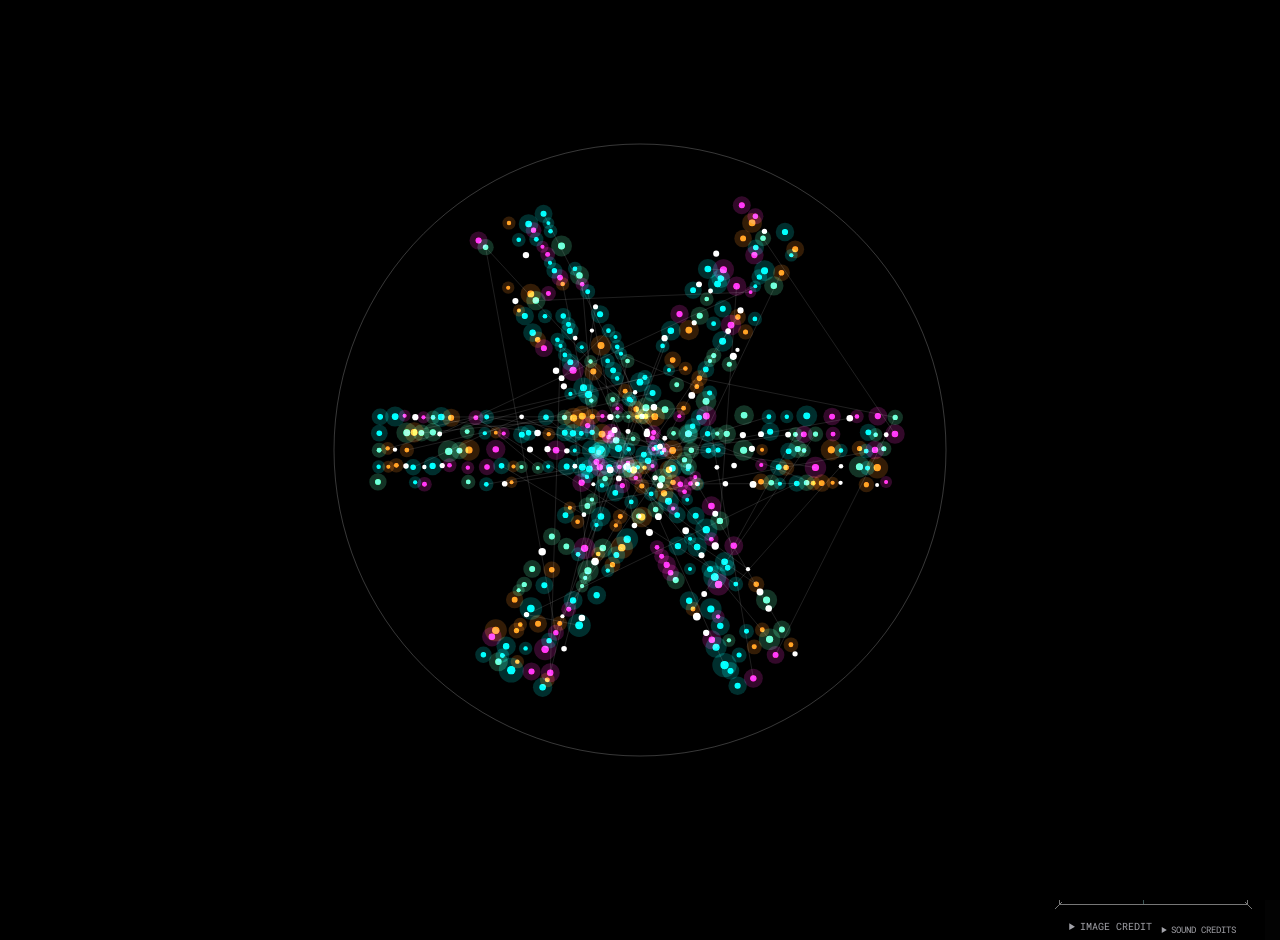
==== commit d5e4f605: "Add files via upload" ====
--- a/index.html
+++ b/index.html
@@ -7,13 +7,13 @@
   <meta name="description" content="Choose a cell, combine fragments from six emotion graphics, and observe how the composition changes the signal.">
   <title>KIRARA : LAB — Emotion Fragment Experiment</title>
   <link rel="stylesheet" href="./lab.css?v=particle1">
-  <link rel="stylesheet" href="./layout-v1.css?v=svg-right1">
+  <link rel="stylesheet" href="./layout-v1.css?v=right-detail2">
   <script src="./signal.js" defer=""></script>
   <script src="./interpretation.js" defer=""></script>
   <script src="./motifs.js?v=buttonfix1" defer=""></script>
   <script src="./audio.js" defer=""></script>
   <link rel="stylesheet" href="./kirara-intro.css">
-  <script src="./lab.js?v=warning3" defer=""></script>
+  <script src="./lab.js?v=right-detail2" defer=""></script>
   <script src="./emotion-particles.js?v=orbit2" defer></script>
   <script src="./kirara-intro.js" defer=""></script>
 </head>
@@ -94,7 +94,7 @@
           <p class="simulated" data-ko="시뮬레이션 · 작품 신호">SIMULATED / ART SIGNAL</p>
           
         </div>
-        <figure class="mri"><img src="./brain-sagittal.jpg" alt="Sagittal brain MRI" width="240" height="271"></figure>
+        <figure class="mri"><img src="./brain.png" alt="Sagittal brain MRI" width="206" height="155"></figure>
         <div class="channel-frame"><p id="signal-tone" class="signal-tone">SIGNAL / IDLE</p><dl class="channels">
           <div><dt id="label-pfc">PFC</dt><dd><output id="value-pfc">0.00</output><meter id="meter-pfc" aria-labelledby="label-pfc" min="0" max="1" value="0"></meter></dd></div>
           <div><dt id="label-amy">AMY</dt><dd><output id="value-amy">0.00</output><meter id="meter-amy" aria-labelledby="label-amy" min="0" max="1" value="0"></meter></dd></div>
@@ -114,7 +114,7 @@
       </section>
       <footer class="run">
         <div class="scan-panel-heading"><span data-ko="스캔">+ SCAN</span><button type="button" id="scan-more" aria-expanded="false" aria-controls="run-details-scroll" data-ko="상세 정보 →">MORE INFORMATION →</button></div>
-        <div class="scan-summary"><span class="scan-summary-space" aria-hidden="true"></span><dl><div><dt data-ko="선택 칸:">CELL:</dt><dd id="scan-cell-value">(A)</dd></div><div><dt data-ko="감정 종류:">EMOTION TYPES:</dt><dd id="scan-types-value">(0)</dd></div><div><dt data-ko="조각:">FRAGMENTS:</dt><dd id="scan-fragments-value">(0)</dd></div></dl></div>
+        <div class="scan-summary"><div class="scan-summary-space"><canvas id="scan-live-preview" width="160" height="240" aria-label="Active cell preview"></canvas></div><dl><div><dt data-ko="선택 칸:">CELL:</dt><dd id="scan-cell-value">(A)</dd></div><div><dt data-ko="감정 종류:">EMOTION TYPES:</dt><dd id="scan-types-value">(0)</dd></div><div><dt data-ko="조각:">FRAGMENTS:</dt><dd id="scan-fragments-value">(0)</dd></div></dl></div>
         <div class="run-details">
           <div id="run-details-scroll" class="run-details-scroll" tabindex="-1">
             <section id="scan-record" class="scan-record" aria-labelledby="scan-record-title" hidden="">
--- a/layout-v1.css
+++ b/layout-v1.css
@@ -520,3 +520,101 @@
  .readouts .run-actions button { min-height:calc(27 * var(--ry)); }
  .masthead .locale button { font:400 calc(16 * min(.052083333vw,.092592593dvh))/1 var(--mono); width:calc(70 * .052083333vw); height:calc(41 * .092592593dvh); border-radius:0; }
 }
+
+/* Right column alignment correction: all instruments share one outer width. */
+.readouts .brain { width:100%; min-width:0; align-items:stretch; }
+.readouts .brain > .mri,.readouts .brain > .brain-main,.readouts .brain > .scope,.readouts .brain > .channel-frame { width:100%; max-width:none; min-width:0; align-self:stretch; margin-inline:0; }
+.readouts .mri { overflow:hidden; border-bottom:0; }
+.readouts .mri img { box-sizing:border-box; max-width:100%; min-height:0; object-fit:contain; }
+.readouts .brain-main { border-top:1px solid #777; }
+.readouts .brain-main h2,.readouts .brain-main .simulated { margin:0; font-weight:400; white-space:nowrap; }
+.readouts .channel-frame .signal-tone { box-sizing:border-box; padding-right:19%; font-weight:400; font-size:1em; min-width:0; }
+.readouts .channel-frame .signal-tone::after { width:18%; font-size:1.6em; line-height:1; }
+.readouts .channel-frame .channels { width:100%; min-width:0; box-sizing:border-box; border:0; }
+.readouts .channel-frame .channels>div { display:grid; grid-template-columns:3ch minmax(0,1fr); align-items:center; width:100%; min-width:0; }
+.readouts .channels dt { font-weight:400; }
+.readouts .channels dd { display:grid; grid-template-columns:minmax(0,1fr) 6ch; align-items:center; min-width:0; margin:0; }
+.readouts .channels meter { grid-column:1; grid-row:1; width:100%; min-width:0; }
+.readouts .channels output { grid-column:2; grid-row:1; min-width:0; text-align:right; font-weight:400; }
+.readouts .channels output::before { content:'— '; }
+.readouts .scope { padding:0; overflow:visible; }
+.readouts .scope figcaption { margin:0; min-height:0; font-weight:400; }
+.readouts .run { width:100%; max-width:none; align-self:stretch; }
+.readouts .signal-info summary { font-weight:400; }
+/* Connect only the gaps between the instrument frames. */
+.readouts .brain::before { display:none; }
+.readouts .scope::after,.readouts .channel-frame::after { content:''; position:absolute; pointer-events:none; bottom:100%; left:22%; right:22%; height:1.05rem; border-inline:4px dotted #666; z-index:-1; }
+@media(min-width:1081px) {
+ .lab > .readouts { width:100%; min-width:0; }
+ .readouts .brain { display:flex; flex-direction:column; }
+ .readouts .scope::after,.readouts .channel-frame::after { height:calc(40 * var(--ry)); border-width:calc(8 * var(--ru)); }
+ .readouts .channel-frame .channels { gap:calc(12 * var(--ry)); }
+ .readouts .brain-main h2,.readouts .brain-main .simulated,.readouts .scope figcaption,.readouts .channel-frame .signal-tone { font:400 1em/1 var(--mono); }
+ .readouts .channel-frame .signal-tone { padding-right:19%; }
+ .readouts .run { margin-top:calc(45 * var(--ry)); }
+ .readouts .signal-info { margin-top:calc(5 * var(--ry)); }
+}
+
+/* SVG artboard: right frames x=1611..1894, y=170..1053. */
+@media(min-width:1081px){
+ .lab{grid-template-columns:calc(283 * var(--left-x)) minmax(0,1fr) calc(283 * var(--left-x));padding-right:calc(26 * var(--left-x));}
+ .lab > .readouts{--rx:.052083333vw;--ry:.092592593dvh;--ru:min(var(--rx),var(--ry));display:flex;flex-direction:column;align-items:stretch;gap:0;font-size:calc(16 * var(--ru));overflow:visible;margin: max(0px,calc(170 * var(--ry) - var(--lab-page-top,100px) - .25rem)) 0 0;}
+ .readouts .brain{display:flex;flex-direction:column;align-items:stretch;gap:0;width:100%;padding:0;margin:0;overflow:visible;position:relative;}
+ .readouts .brain > .mri,.readouts .brain > .brain-main,.readouts .brain > .scope,.readouts .brain > .channel-frame,.readouts .run{width:100%;max-width:none;min-width:0;box-sizing:border-box;flex:none;align-self:stretch;margin-inline:0;position:relative;background:#000;border:1px solid #777;padding:0;}
+ .readouts .brain > .mri{height:calc(193 * var(--ry));border-bottom:0;display:grid;place-items:center;overflow:visible;}
+ .readouts .mri img{width:100%;height:100%;min-height:0;max-height:none;object-fit:contain;object-position:center;padding:calc(16 * var(--ry)) calc(38 * var(--rx));transform:scaleX(-1);}
+ .readouts .brain > .brain-main{height:calc(70 * var(--ry));display:grid;grid-template-rows:1fr 1fr;border-top:4px double #777;}
+ .readouts .brain-main h2,.readouts .brain-main .simulated{display:flex;align-items:center;gap:.35ch;width:100%;height:auto;min-height:0;margin:0;padding:0 calc(10 * var(--rx));font:400 1em/1 var(--mono);white-space:nowrap;}
+ .readouts .brain-main h2{border-bottom:4px double #777;}
+ .readouts .brain-main .simulated{border-bottom:0;}
+ .readouts .brain > .scope{margin-top:calc(35 * var(--ry));height:calc(136 * var(--ry));display:grid;grid-template-rows:calc(37 * var(--ry)) minmax(0,1fr);}
+ .readouts .scope figcaption{grid-row:1;display:flex;align-items:center;height:auto;margin:0;padding:0 calc(10 * var(--rx));border-bottom:4px double #777;}
+ .readouts .scope #scope{grid-row:2;width:100%;height:100%;min-height:0;max-height:none;aspect-ratio:auto;display:block;}
+ .readouts .brain > .channel-frame{margin-top:calc(35 * var(--ry));height:calc(199 * var(--ry));display:grid;grid-template-rows:calc(37 * var(--ry)) minmax(0,1fr);}
+ .readouts .channel-frame .signal-tone{width:100%;height:100%;margin:0;display:flex;align-items:center;padding:0 20% 0 calc(10 * var(--rx));font:400 1em/1 var(--mono);white-space:nowrap;}
+ .readouts .channel-frame .signal-tone::after{content:'✱';width:19.5%;font:400 1.6em/1 var(--mono);}
+ .readouts .channel-frame .channels{display:grid;grid-template-rows:repeat(4,1fr);gap:0;padding:calc(22 * var(--ry)) calc(10 * var(--rx));margin:0;position:relative;font:400 1em/1 var(--mono);}
+ .readouts .channels>div{grid-template-columns:3ch minmax(0,1fr);gap:calc(5 * var(--rx));}
+ .readouts .channels dd{grid-template-columns:minmax(0,1fr) 6.3ch;gap:calc(5 * var(--rx));}
+ .readouts .channels meter{height:calc(8 * var(--ry));}
+ .readouts .channels output{font-weight:400;white-space:nowrap;}
+ .readouts .brain > .scope::after,.readouts .brain > .channel-frame::after{height:calc(35 * var(--ry));left:20%;right:20%;border-width:calc(8 * var(--ru));z-index:-1;}
+ .readouts .brain > .signal-info{position:absolute;top:100%;right:0;left:0;margin:calc(7 * var(--ry)) 0 0;z-index:3;font-size:.75em;}
+ .readouts .signal-info[open]{background:#000;border:1px solid #777;padding:.4em;}
+ .readouts > .run{margin-top:calc(76 * var(--ry));min-height:0;display:flex;flex-direction:column;}
+ .readouts .scan-panel-heading{height:calc(37 * var(--ry));padding:0 calc(10 * var(--rx));}
+ .readouts .scan-summary{height:calc(116 * var(--ry));grid-template-columns:27% 1fr;}
+ .readouts .scan-summary dl{display:flex;flex-direction:column;justify-content:space-evenly;gap:0;padding:0 calc(10 * var(--rx));}
+ .readouts .run-actions{grid-template-columns:1fr 1fr;gap:0;}
+ .readouts .run-actions button{font:400 .75em/1.1 var(--mono);min-height:calc(30 * var(--ry));padding:.2em;}
+}
+
+/* Reference detail pass: MRI, waveform, channel dividers and live scan preview. */
+.readouts .mri img{transform:none!important;object-fit:contain;object-position:center;filter:none;}
+.readouts .scope #scope{background:#000;}
+.readouts .channel-frame .channels{position:relative;}
+.readouts .channel-frame .signal-tone::after{width:19.5%;}
+.readouts .channel-frame .channels::before{content:'';position:absolute;top:0;bottom:0;right:19.5%;width:1px;background:#777;pointer-events:none;}
+.readouts .channels output{position:relative;z-index:1; background:#000; font-weight:400;}
+.readouts .channels output::before{content:'\2014 ';color:#ddd;}
+.readouts .channels dt{font:400 1em/1 var(--mono);}
+.readouts .channels meter{appearance:none;border:0;border-radius:0;background:#666;}
+.readouts .channels meter::-webkit-meter-bar{border:0;border-radius:0;background:#666;}
+.readouts .channels meter::-webkit-meter-optimum-value{border-radius:0;background:#00dce4;}
+.readouts .channels meter::-moz-meter-bar{border-radius:0;background:#00dce4;}
+.readouts .scan-summary-space{display:grid;place-items:center;min-width:0;min-height:0;overflow:hidden;}
+#scan-live-preview{display:block;width:100%;height:100%;object-fit:contain;min-height:0;max-height:100%;}
+.readouts .scan-summary dl>div{align-items:center;}
+@media(min-width:1081px){
+ .readouts .mri img{padding:calc(24 * var(--ry)) calc(43 * var(--rx));}
+ .readouts .channel-frame .channels{padding:calc(22 * var(--ry)) calc(10 * var(--rx));}
+ .readouts .channels dd{grid-template-columns:minmax(0,1fr) 6ch;gap:calc(5 * var(--rx));}
+ .readouts .channels meter{height:calc(7 * var(--ry));}
+ .readouts .scan-summary{grid-template-columns:27.5% minmax(0,1fr);height:calc(101 * var(--ry));}
+ .readouts .scan-summary dl{padding:0 calc(9 * var(--rx));font-size:1em;min-width:0;}
+ .readouts .scan-summary dl>div{gap:0;}
+ .readouts .scan-summary dt{font-weight:400;letter-spacing:-.035em;}
+ .readouts .scan-panel-heading{font-size:1em;}
+ .readouts #scan-more{font-size:.84em;}
+ .readouts .run-actions button{font-size:.72em;white-space:nowrap;}
+}
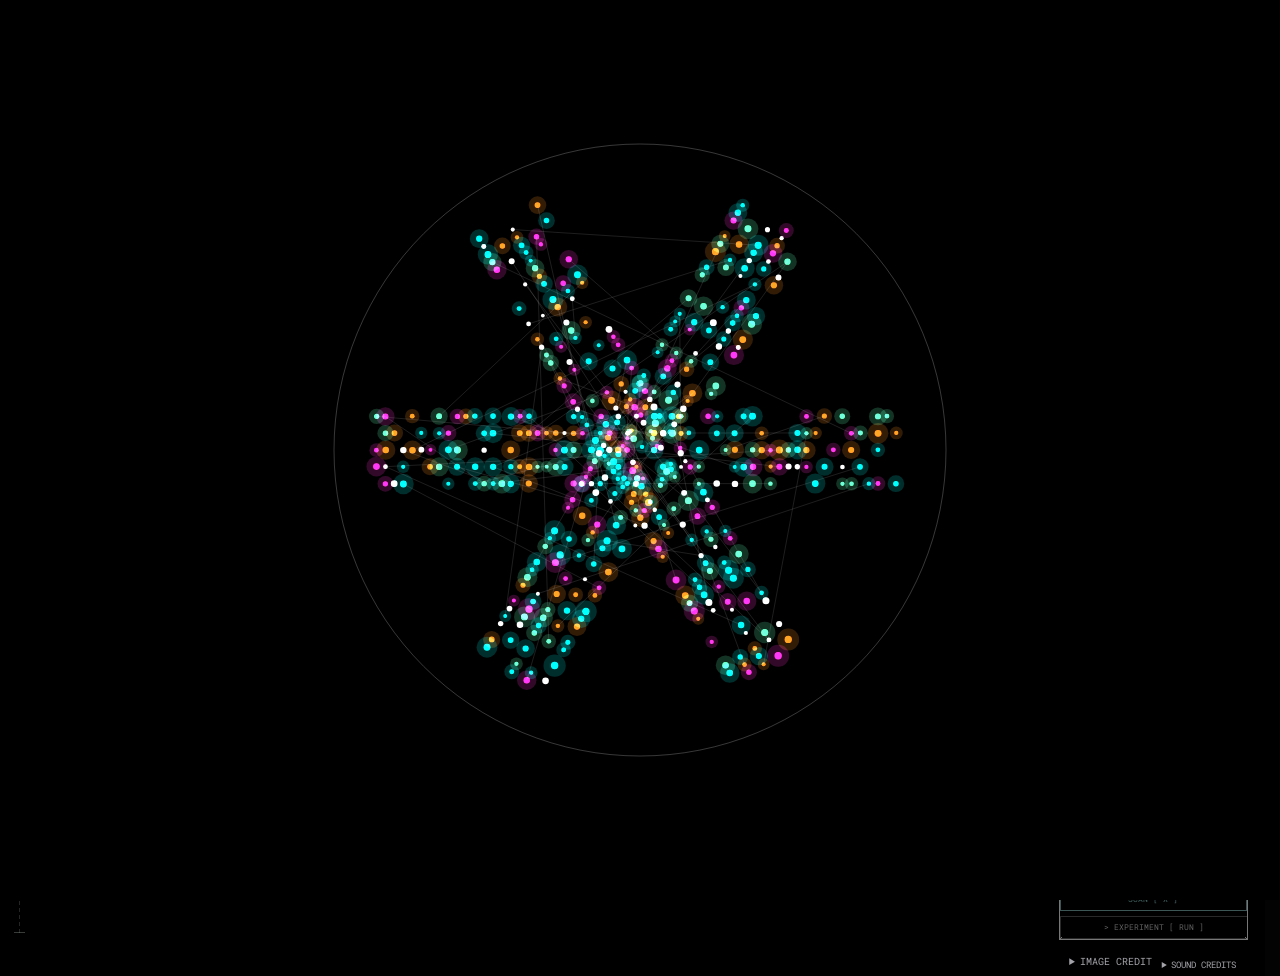
==== commit 137d1243: "Add files via upload" ====
--- a/index.html
+++ b/index.html
@@ -96,10 +96,10 @@
         </div>
         <figure class="mri"><img src="./brain.png" alt="Sagittal brain MRI" width="206" height="155"></figure>
         <div class="channel-frame"><p id="signal-tone" class="signal-tone">SIGNAL / IDLE</p><dl class="channels">
-          <div><dt id="label-pfc">PFC</dt><dd><output id="value-pfc">0.00</output><meter id="meter-pfc" aria-labelledby="label-pfc" min="0" max="1" value="0"></meter></dd></div>
-          <div><dt id="label-amy">AMY</dt><dd><output id="value-amy">0.00</output><meter id="meter-amy" aria-labelledby="label-amy" min="0" max="1" value="0"></meter></dd></div>
-          <div><dt id="label-acc">ACC</dt><dd><output id="value-acc">0.00</output><meter id="meter-acc" aria-labelledby="label-acc" min="0" max="1" value="0"></meter></dd></div>
-          <div><dt id="label-ins">INS</dt><dd><output id="value-ins">0.00</output><meter id="meter-ins" aria-labelledby="label-ins" min="0" max="1" value="0"></meter></dd></div>
+          <div><dt id="label-pfc">PFC</dt><dd><div id="meter-pfc" class="signal-meter" role="meter" aria-labelledby="label-pfc" aria-valuemin="0" aria-valuemax="1" aria-valuenow="0.00"><span class="signal-meter-fill"></span></div><output id="value-pfc">0.00</output></dd></div>
+          <div><dt id="label-amy">AMY</dt><dd><div id="meter-amy" class="signal-meter" role="meter" aria-labelledby="label-amy" aria-valuemin="0" aria-valuemax="1" aria-valuenow="0.00"><span class="signal-meter-fill"></span></div><output id="value-amy">0.00</output></dd></div>
+          <div><dt id="label-acc">ACC</dt><dd><div id="meter-acc" class="signal-meter" role="meter" aria-labelledby="label-acc" aria-valuemin="0" aria-valuemax="1" aria-valuenow="0.00"><span class="signal-meter-fill"></span></div><output id="value-acc">0.00</output></dd></div>
+          <div><dt id="label-ins">INS</dt><dd><div id="meter-ins" class="signal-meter" role="meter" aria-labelledby="label-ins" aria-valuemin="0" aria-valuemax="1" aria-valuenow="0.00"><span class="signal-meter-fill"></span></div><output id="value-ins">0.00</output></dd></div>
         </dl></div>
         <figure class="scope">
           <div class="scope-scale" aria-hidden="true"><span>0.0</span><span>0.5</span><span>1.0</span></div>
--- a/layout-v1.css
+++ b/layout-v1.css
@@ -618,3 +618,23 @@
  .readouts #scan-more{font-size:.84em;}
  .readouts .run-actions button{font-size:.72em;white-space:nowrap;}
 }
+
+
+/* Bars fix: replace native meter with deterministic custom bars, and tighten the scan panel to match the reference. */
+.readouts .channels dd{display:grid;grid-template-columns:minmax(0,1fr) 6ch;align-items:center;gap:calc(5 * var(--rx, 1px));}
+.readouts .channels output{grid-column:2;grid-row:1;justify-self:end;position:relative;z-index:1;background:#000;padding-left:.18em;white-space:nowrap;min-width:0;text-align:right;}
+.readouts .channels output::before{content:"— ";color:#ddd;}
+.readouts .signal-meter{grid-column:1;grid-row:1;position:relative;display:block;width:100%;min-width:0;height:max(6px,calc(7 * var(--ry, 1px)));background:#71756c;overflow:hidden;--fill:0%;}
+.readouts .signal-meter-fill{position:absolute;left:0;top:0;bottom:0;width:var(--fill);background:#10dfe5;}
+.readouts .channel-frame .channels::before{right:19.2%;}
+.readouts .channel-frame .channels{padding-top:calc(20 * var(--ry, 1px));padding-bottom:calc(20 * var(--ry, 1px));}
+.readouts .scan-panel-heading{border-bottom:3px double #777;}
+.readouts .scan-summary{min-height:calc(100 * var(--ry, 1px));}
+.readouts .scan-summary-space{background:#000;}
+.readouts .run{overflow:hidden;}
+.readouts .run-actions{border-top:0;margin-top:.35rem;gap:.35rem;grid-template-columns:1fr;}
+.readouts .run-actions button{border:1px solid #666;min-height:2.1em;padding:.45em .4em;}
+@media(min-width:1081px){
+  .readouts .run-actions{grid-template-columns:1fr; margin-top:calc(12 * var(--ry));}
+  .readouts .run-actions button{min-height:calc(28 * var(--ry));}
+}
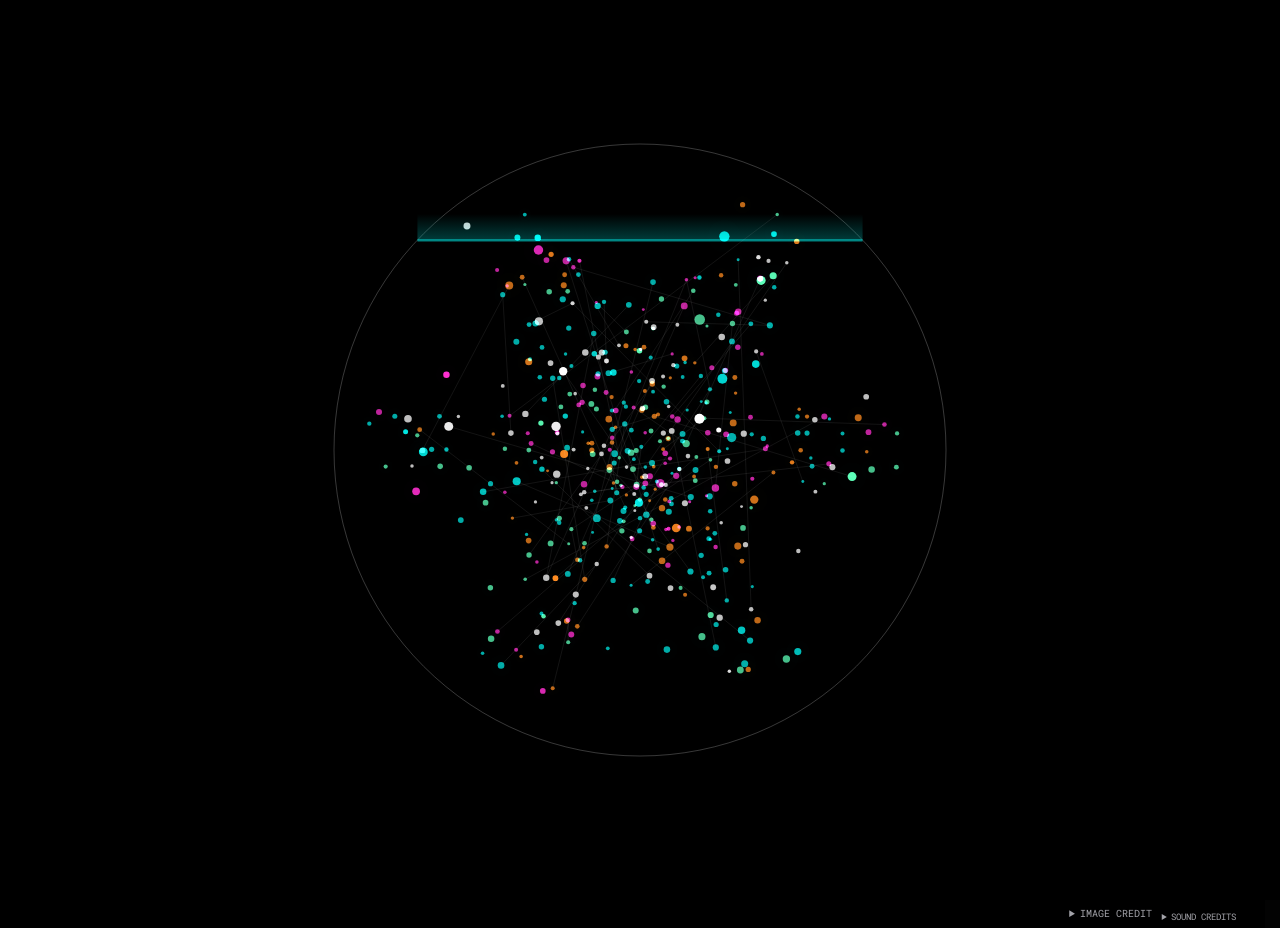
==== commit a76b6823: "Add files via upload" ====
--- a/index.html
+++ b/index.html
@@ -7,13 +7,13 @@
   <meta name="description" content="Choose a cell, combine fragments from six emotion graphics, and observe how the composition changes the signal.">
   <title>KIRARA : LAB — Emotion Fragment Experiment</title>
   <link rel="stylesheet" href="./lab.css?v=particle1">
-  <link rel="stylesheet" href="./layout-v1.css?v=right-detail2">
+  <link rel="stylesheet" href="./layout-v1.css?v=panel-final3">
   <script src="./signal.js" defer=""></script>
   <script src="./interpretation.js" defer=""></script>
   <script src="./motifs.js?v=buttonfix1" defer=""></script>
   <script src="./audio.js" defer=""></script>
   <link rel="stylesheet" href="./kirara-intro.css">
-  <script src="./lab.js?v=right-detail2" defer=""></script>
+  <script src="./lab.js?v=panel-final3" defer=""></script>
   <script src="./emotion-particles.js?v=orbit2" defer></script>
   <script src="./kirara-intro.js" defer=""></script>
 </head>
@@ -145,8 +145,8 @@
           <output id="scan-progress-value" aria-hidden="true">0%</output>
         </div>
         <div class="run-actions">
-          <button id="scan-action" type="button" disabled="" data-ko="스캔 [ X ]" title="Scan the artwork and show its brightness map">SCAN [ X ]</button>
-          <button id="run" type="button" disabled="" data-ko="&gt; 실험 [ RUN ]" title="Scan the composition and open its emotional interpretation">&gt; EXPERIMENT [ RUN ]</button>
+          <button id="scan-action" type="button" disabled="" data-ko="스캔" title="Scan the artwork and show its brightness map">SCAN</button>
+          <button id="run" type="button" disabled="" data-ko="실험" title="Scan the composition and open its emotional interpretation">EXPERIMENT</button>
         </div>
       </footer>
     </aside>
--- a/layout-v1.css
+++ b/layout-v1.css
@@ -244,7 +244,7 @@
 .glitch-frame .signal-controls{margin:0;padding:.2rem .55rem;border-bottom:3px double #666;justify-content:space-between}.glitch-frame .signal-controls button{min-height:24px}.glitch-frame #signal-delta{padding:.32rem .55rem;margin:0}.glitch-frame .effect-help{padding:0 .55rem .4rem;margin:0;font-size:.78em}
 .console .sources-frame{margin-top:.65rem}.console .dataset-metadata{margin:0;padding:.34rem .55rem;border:0;border-bottom:3px double #666;color:var(--fg)}
 .console .sources-frame .emotions{margin:0;display:grid;grid-template-columns:1fr;gap:0}.console .emotion{padding:.55rem .45rem;min-height:42px;border-bottom:3px double #4c4c4c;font-size:.9em;grid-template-columns:3ch minmax(0,1fr) .4rem}.console .emotion:last-child{border-bottom:0}.console .emotion small{font-size:.84em}.console .emotion:hover,.console .emotion:focus-visible{background:color-mix(in srgb,var(--emotion) 20%,#000);color:#fff}.console .console-log{margin:0}.console .console-state{min-height:0;font-size:.78em}
-.stage .cell:not(.e){--frame:#666;--corner:#f0f0f0;border:1px dashed var(--frame);background:transparent}.stage .cell:not(.e)::before{content:"";display:block;position:absolute;inset:-1px;pointer-events:none;z-index:1;background:linear-gradient(var(--corner),var(--corner)) left top/17px 2px,linear-gradient(var(--corner),var(--corner)) left top/2px 17px,linear-gradient(var(--corner),var(--corner)) right top/17px 2px,linear-gradient(var(--corner),var(--corner)) right top/2px 17px,linear-gradient(var(--corner),var(--corner)) left bottom/17px 2px,linear-gradient(var(--corner),var(--corner)) left bottom/2px 17px,linear-gradient(var(--corner),var(--corner)) right bottom/17px 2px,linear-gradient(var(--corner),var(--corner)) right bottom/2px 17px;background-repeat:no-repeat}.stage .cell:not(.e):is(:hover,[aria-pressed=true]){--corner:var(--mint);--frame:#7b9d9d;background:#00e2e805}.stage .cell.corners::after{display:none}.stage .cell.e{--taper:33%;--frame:#777;background:transparent}.stage .cell.e::before{display:block;clip-path:none;background:none;inset:0;background-image:url("data:image/svg+xml,%3Csvg xmlns='http://www.w3.org/2000/svg' viewBox='0 0 100 100' preserveAspectRatio='none'%3E%3Cpath d='M33 0H100L67 100H0Z' fill='none' stroke='%23777' stroke-width='.4' stroke-dasharray='1 1'/%3E%3Cpath d='M33 5V0H40M93 0H100L98 5M2 95L0 100H7M60 100H67L69 95' fill='none' stroke='%23eee' stroke-width='.65'/%3E%3C/svg%3E");background-size:100% 100%}.stage .cell.e:is(:hover,[aria-pressed=true]){background:#00e2e80a}.stage .field-chrome{opacity:.2}.stage .cell-note{font-size:.72rem;max-width:none}
+.stage .cell:not(.e){--frame:#666;--corner:#f0f0f0;border:1px dashed var(--frame);background:transparent}.stage .cell:not(.e)::before{content:"";display:block;position:absolute;inset:-1px;pointer-events:none;z-index:1;background:linear-gradient(var(--corner),var(--corner)) left top/17px 2px,linear-gradient(var(--corner),var(--corner)) left top/2px 17px,linear-gradient(var(--corner),var(--corner)) right top/17px 2px,linear-gradient(var(--corner),var(--corner)) right top/2px 17px,linear-gradient(var(--corner),var(--corner)) left bottom/17px 2px,linear-gradient(var(--corner),var(--corner)) left bottom/2px 17px,linear-gradient(var(--corner),var(--corner)) right bottom/17px 2px,linear-gradient(var(--corner),var(--corner)) right bottom/2px 17px;background-repeat:no-repeat}.stage .cell:not(.e):is(:hover,[aria-pressed=true]){--corner:var(--mint);--frame:#7b9d9d;background:#00e2e805}.stage .cell.corners::after{display:none}.stage .cell.e{--taper:33%;--frame:#777;background:transparent}.stage .cell.e::before{display:block;clip-path:none;background:none;inset:0;background-image:url("data:image/svg+xml,%3Csvg xmlns='http://www.w3.org/2000/svg' viewBox='0 0 100 100' preserveAspectRatio='none'%3E%3Cpath d='M33 0H100L67 100H0Z' fill='none' stroke='%23777' stroke-width='.4' stroke-dasharray='1 1'/%3E%3Cpath d='M31.35 5L33 0H40M93 0H100L98 5M2 95L0 100H7M60 100H67L69 95' fill='none' stroke='%23eee' stroke-width='.65'/%3E%3C/svg%3E");background-size:100% 100%}.stage .cell.e:is(:hover,[aria-pressed=true]){background:#00e2e80a}.stage .field-chrome{opacity:.2}.stage .cell-note{font-size:.72rem;max-width:none}
 .readouts .brain{display:flex;flex-direction:column;gap:0;overflow:visible;padding:0}.readouts .mri{order:0;height:clamp(100px,17vh,180px);flex:none;border-bottom:0}.readouts .brain-main{order:1;padding:0}.readouts .brain-main h2,.readouts .brain-main .simulated{padding:.26rem .5rem;margin:0;font-size:.88em}.readouts .brain-main h2{border-bottom:3px double #666}.readouts .brain-main .simulated{color:var(--fg)}.readouts .scope{order:2;width:100%;margin-top:1.05rem;padding:0;display:flex;flex-direction:column}.readouts .scope figcaption{order:-2;margin:0;min-height:0;padding:.27rem .5rem;border-bottom:3px double #666;color:var(--fg);font-size:.88em}.readouts .scope-scale{order:-1;margin:0;padding:0 .4rem;font-size:.67em}.readouts #scope{width:100%;height:clamp(42px,8vh,88px);max-height:none;border:0;background:#000}.channel-frame{order:3;margin-top:1.05rem}.channel-frame .signal-tone{margin:0;padding:.28rem .5rem;border-bottom:3px double #666;color:var(--fg);font-size:.88em}.readouts .channel-frame .channels{padding:.55rem .45rem;border:0;background:transparent;font-size:.86em}.channels dd{flex-direction:row-reverse}.channels output{text-align:right}.channels meter{height:.5rem}.channels meter::-webkit-meter-optimum-value{background:#00dce4}.channels meter::-moz-meter-bar{background:#00dce4}.readouts .signal-info{order:4;margin:.5rem 0;font-size:.75em}.readouts .run{padding:.5rem;min-height:150px;flex:none}.readouts .run-details{flex:1 0 3.5rem}.readouts .run-actions button{font-size:.88em;min-height:28px}.readouts #mix-label{min-height:0;margin:.3rem 0}.readouts .scan-progress[hidden]{display:none}
 @media(min-width:1081px){body{height:auto;min-height:100dvh;display:block}.lab{grid-template-columns:minmax(190px,15.4%) minmax(0,1fr) minmax(190px,15.4%);grid-template-areas:"console stage readouts";align-items:start;min-height:0;padding-top:.25rem}.stage{height:max(680px,calc(100svh - 100px));min-height:0}.console{margin-top:clamp(38px,8vh,100px);display:flex;flex-direction:column;gap:.55rem;overflow:visible}.readouts{margin-top:clamp(24px,5.5vh,68px);display:flex;flex-direction:column;gap:.8rem;min-height:0}.stage .a{left:0;top:15%;width:23.5%;height:48%}.stage .b{left:28.6%;top:0;width:39%;height:29%}.stage .c{left:71%;top:9%;width:28.5%;height:29%}.stage .d{left:11.7%;top:67%;width:23.5%;height:29%}.stage .cell.e{left:38.5%;top:42%;width:27.5%;height:43%}.stage .f{left:68.7%;top:50%;width:27.5%;height:48%}.stage .note-a{left:0;top:63.2%;width:23.5%}.stage .note-b{left:28.6%;top:29.2%;width:39%}.stage .note-c{left:71%;top:38.2%;width:28.5%}.readouts .run{margin-top:1.1rem}.site-info{padding-top:.5rem}}
 @media(max-width:1080px){body{display:block;height:auto}.lab{grid-template-columns:minmax(170px,.36fr) minmax(0,1fr);grid-template-areas:"console stage" "readouts readouts"}.console{display:flex;flex-direction:column;overflow:visible;margin-top:0}.readouts{display:grid;grid-template-columns:1fr 1fr;align-items:start}.stage{height:clamp(500px,75vh,820px);min-height:0}}
@@ -638,3 +638,56 @@
   .readouts .run-actions{grid-template-columns:1fr; margin-top:calc(12 * var(--ry));}
   .readouts .run-actions button{min-height:calc(28 * var(--ry));}
 }
+
+/* Fit the right instruments inside the initial desktop viewport. */
+@media(min-width:1081px){
+ .masthead .mast-tools{align-self:flex-start;margin-top:0;transform:none;}
+ .lab > .readouts{--ry:calc( (100dvh - max(82px,var(--lab-page-top,82px)) - 24px) / 850 );--ru:min(var(--rx),var(--ry));margin-top:0;}
+ .readouts .brain > .mri{height:calc(180 * var(--ry));}
+ .readouts .brain > .brain-main{height:calc(64 * var(--ry));}
+ .readouts .brain > .scope{margin-top:calc(26 * var(--ry));height:calc(126 * var(--ry));}
+ .readouts .brain > .channel-frame{margin-top:calc(26 * var(--ry));height:calc(185 * var(--ry));}
+ .readouts .brain > .scope::after,.readouts .brain > .channel-frame::after{height:calc(26 * var(--ry));}
+ .readouts > .run{margin-top:calc(42 * var(--ry));overflow:visible;}
+ .readouts .scan-panel-heading{height:calc(36 * var(--ry));}
+ .readouts .scan-summary{height:calc(100 * var(--ry));min-height:0;}
+ .readouts .run-actions{grid-template-columns:1fr 1fr;margin-top:0;gap:0;border-top:1px solid #666;}
+ .readouts .run-actions button{min-height:calc(34 * var(--ry));white-space:normal;border:0;border-right:1px solid #666;}
+ .readouts .run-actions button:last-child{border-right:0;}
+}
+/* Preserve the full bar track even when the inherited grid rules shrink it. */
+.readouts .channel-frame .channels>div{grid-template-columns:3ch minmax(0,1fr);width:100%;}
+.readouts .channel-frame .channels dd{display:grid;grid-template-columns:minmax(0,1fr) 5.5ch;width:100%;min-width:0;}
+.readouts .channel-frame .channels .signal-meter{display:block;min-width:0;width:100%;}
+
+/* E cell interactive outline */
+.stage .cell.e:is(:hover,:focus-visible,[aria-pressed=true])::before { background-image:url("data:image/svg+xml,%3Csvg xmlns='http://www.w3.org/2000/svg' viewBox='0 0 100 100' preserveAspectRatio='none'%3E%3Cpath d='M33 0H100L67 100H0Z' fill='none' stroke='%2300e2e8' stroke-width='.4' stroke-dasharray='1 1'/%3E%3Cpath d='M31.35 5L33 0H40M93 0H100L98 5M2 95L0 100H7M60 100H67L69 95' fill='none' stroke='%2300e2e8' stroke-width='.65'/%3E%3C/svg%3E"); z-index:2; }
+
+/* E cell interactive outline */
+@media(max-width:620px){
+.stage .cell.e:is(:hover,:focus-visible,[aria-pressed=true])::before { background-image:url("data:image/svg+xml,%3Csvg xmlns='http://www.w3.org/2000/svg' viewBox='0 0 100 100' preserveAspectRatio='none'%3E%3Cpath d='M22 0H100L78 100H0Z' fill='none' stroke='%2300e2e8' stroke-width='.4' stroke-dasharray='1 1'/%3E%3Cpath d='M20.9 5L22 0H29M93 0H100L98 5M2 95L0 100H7M71 100H78L80 95' fill='none' stroke='%2300e2e8' stroke-width='.65'/%3E%3C/svg%3E"); z-index:2; }
+}
+
+.stage .cell.e:is(:hover,:focus-visible,[aria-pressed=true]) { --frame:#00e2e8; background:#00e2e80a; }
+.stage .cell.e:is(:hover,:focus-visible,[aria-pressed=true]) .cell-label { color:#00e2e8; }
+
+/* Final SVG instrument alignment: independent buttons and full-width signal tracks. */
+.readouts .channel-frame .channels { display:grid; grid-template-columns:minmax(0,1fr); grid-template-rows:repeat(4,minmax(0,1fr)); align-items:center; justify-items:stretch; justify-content:stretch; width:100%; padding:12% 3.5%; gap:0; }
+.readouts .channel-frame .channels > div { display:grid; grid-template-columns:3ch minmax(0,1fr); gap:.45ch; align-items:center; justify-content:stretch; width:100%; margin:0; }
+.readouts .channel-frame .channels dd { display:grid; grid-template-columns:minmax(0,1fr) 5.8ch; gap:.45ch; align-items:center; justify-content:stretch; width:100%; margin:0; }
+.readouts .channel-frame .channels :is(.signal-meter,meter) { display:block; grid-area:1/1; justify-self:stretch; width:100%; min-width:0; height:max(4px,.45em); background:#666; }
+.readouts .channel-frame .channels .signal-meter-fill { background:#00dedc; }
+.readouts .channel-frame .channels output { grid-area:1/2; justify-self:end; white-space:nowrap; padding:0; background:#000; }
+.readouts .channel-frame .channels::before { right:19.5%; }
+.readouts .run { overflow:visible; }
+.readouts .run-actions { position:relative; display:grid; grid-template-columns:1fr 1.82fr; gap:7%; border:0; margin:0; padding:0; transform:translateY(100%); height:0; align-content:start; }
+.readouts .run-actions button, .readouts .run-actions button:last-child { border:1px solid #777; min-height:2.6em; width:100%; font:400 1em/1 var(--mono); white-space:nowrap; padding:.5em .2em; }
+@media(min-width:1081px){
+ .lab > .readouts { --ry:calc((100dvh - max(82px,var(--lab-page-top,82px)) - 30px) / 870); }
+ .readouts .brain > .channel-frame { height:calc(199 * var(--ry)); }
+ .readouts .channel-frame .channels { padding:calc(22 * var(--ry)) calc(10 * var(--rx)); }
+ .readouts > .run { margin-top:calc(40 * var(--ry)); margin-bottom:calc(65 * var(--ry)); }
+ .readouts .run-actions { margin-top:calc(0 * var(--ry)); transform:none; position:absolute; top:calc(100% + 27 * var(--ry)); left:0; right:0; height:calc(41 * var(--ry)); }
+ .readouts .run-actions button { min-height:0; height:100%; }
+}
+@media(max-width:1080px){ .readouts .run { margin-bottom:4em; } .readouts .run-actions { position:absolute; top:calc(100% + 1em); left:0; right:0; height:auto; transform:none; } }
